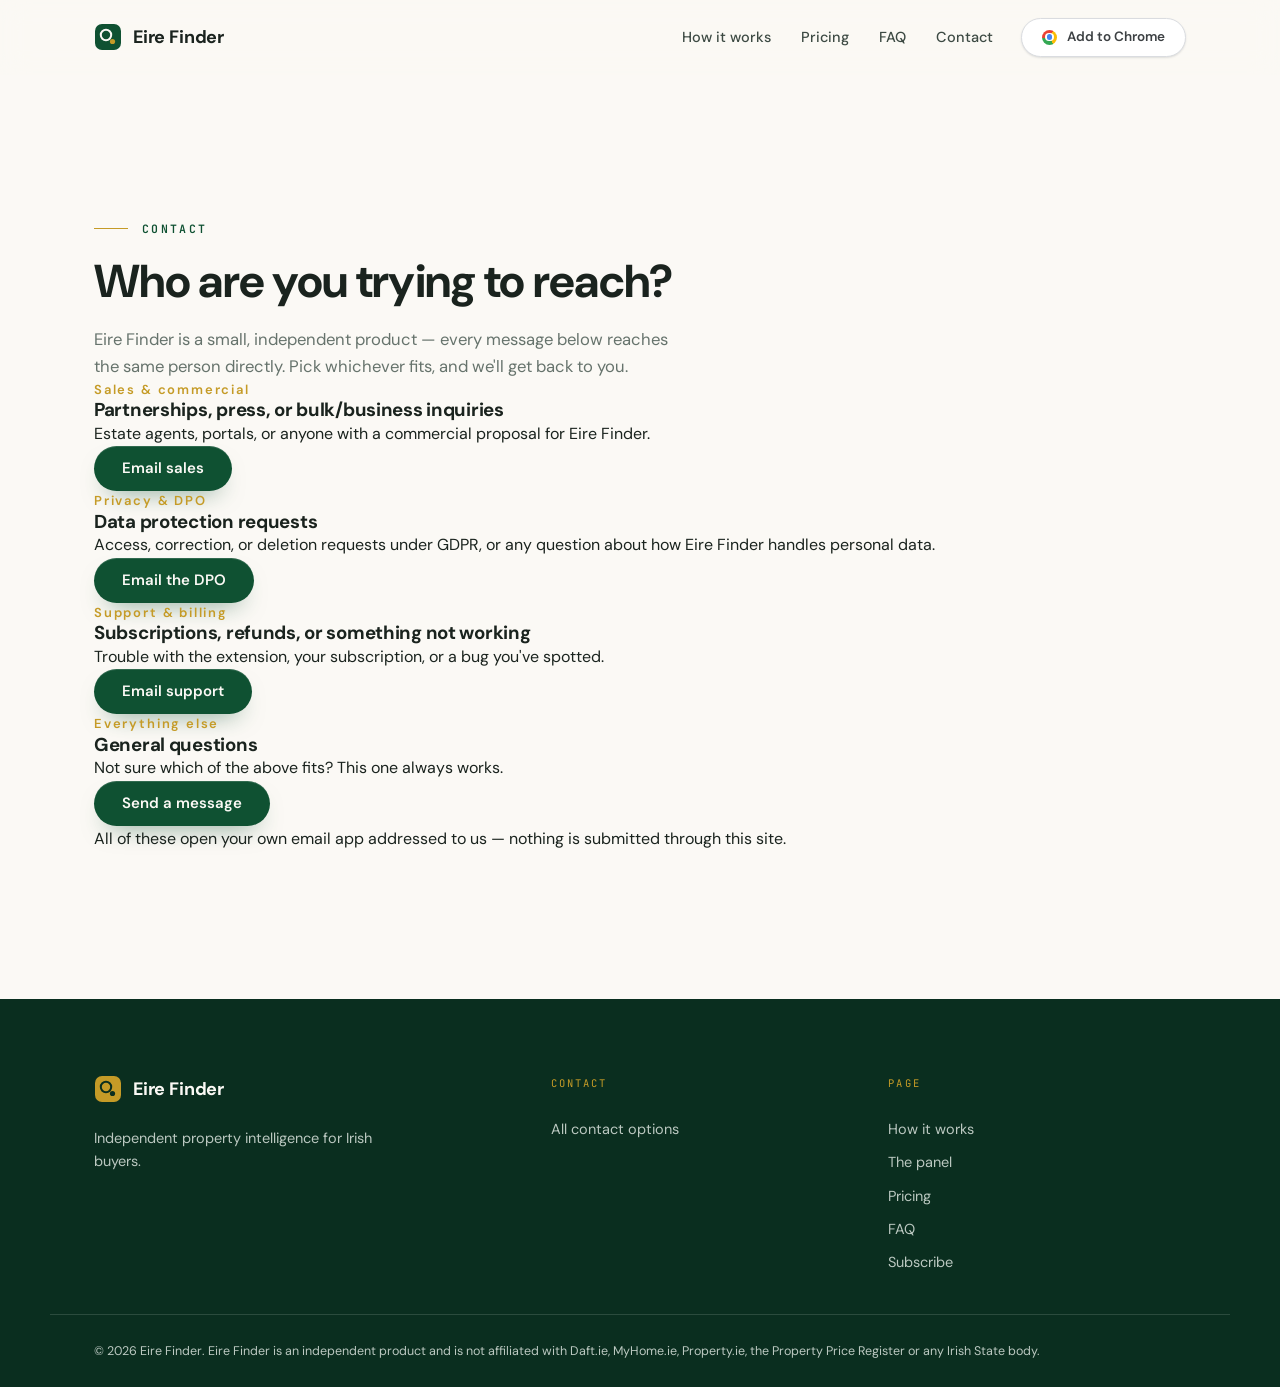
==== frontend/public/contact.html @ 19b0c331 "Create contact.html" ====
<!doctype html>
<html lang="en-GB">
<head>
  <meta charset="utf-8" />
  <meta name="viewport" content="width=device-width, initial-scale=1" />
  <meta name="theme-color" content="#0F5132" />
  <title>Contact — Eire Finder</title>
  <meta name="description" content="Get in touch with Eire Finder — sales, privacy (DPO) and general support." />
  <link rel="icon" type="image/svg+xml" href="favicon.svg" />
  <link rel="preconnect" href="https://fonts.googleapis.com" />
  <link rel="preconnect" href="https://fonts.gstatic.com" crossorigin />
  <link href="https://api.fontshare.com/v2/css?f[]=cabinet-grotesk@500,700,800&display=swap" rel="stylesheet" />
  <link href="https://fonts.googleapis.com/css2?family=DM+Sans:ital,opsz,wght@0,9..40,400;0,9..40,500;0,9..40,600;0,9..40,700;1,9..40,400&family=JetBrains+Mono:wght@400;500;600&family=Newsreader:ital,opsz,wght@1,6..72,400;1,6..72,500&display=swap" rel="stylesheet" />
  <link rel="stylesheet" href="styles.css" />
  <link rel="stylesheet" href="contact.css" />
</head>
<body>
  <a class="skip-link" href="#main">Skip to content</a>

  <header class="site-header" data-testid="site-header">
    <div class="container header-inner">
      <a class="brand" href="index.html#top" data-testid="brand-link" aria-label="Eire Finder — back to home">
        <svg class="mark" viewBox="0 0 28 28" aria-hidden="true"><rect x="1" y="1" width="26" height="26" rx="7" fill="#0F5132"/><circle cx="12" cy="12" r="5.2" fill="none" stroke="#FBF9F5" stroke-width="2"/><circle cx="18.5" cy="18.5" r="2.6" fill="#C59B27"/></svg>
        <span>Eire&nbsp;Finder</span>
      </a>
      <nav class="site-nav" aria-label="Primary">
        <a href="index.html#how-it-works">How it works</a>
        <a href="index.html#pricing">Pricing</a>
        <a href="index.html#faq">FAQ</a>
        <a href="contact.html" aria-current="page">Contact</a>
      </nav>
      <a class="btn btn-chrome btn-sm" href="index.html#waitlist">
        <span class="browser-icon chrome-icon" aria-hidden="true"></span>
        Add to Chrome
      </a>
    </div>
  </header>

  <main id="main">
    <section class="section" id="contact-top">
      <div class="container">
        <div class="section-head" data-testid="contact-head">
          <p class="chapter mono">Contact</p>
          <h2>Who are you trying to reach?</h2>
          <p class="lead">Eire Finder is a small, independent product — every message below reaches the same person directly. Pick whichever fits, and we'll get back to you.</p>
        </div>

        <div class="contact-grid" data-testid="contact-grid">
          <div class="contact-card" data-testid="contact-card-sales">
            <p class="chapter-no">Sales &amp; commercial</p>
            <h3>Partnerships, press, or bulk/business inquiries</h3>
            <p>Estate agents, portals, or anyone with a commercial proposal for Eire Finder.</p>
            <a class="btn btn-primary" href="mailto:argemiroccf@gmail.com?subject=Eire%20Finder%20—%20Sales%20%2F%20Commercial%20inquiry" data-testid="contact-link-sales">Email sales</a>
          </div>

          <div class="contact-card" data-testid="contact-card-privacy">
            <p class="chapter-no">Privacy &amp; DPO</p>
            <h3>Data protection requests</h3>
            <p>Access, correction, or deletion requests under GDPR, or any question about how Eire Finder handles personal data.</p>
            <a class="btn btn-primary" href="mailto:argemiroccf@gmail.com?subject=Eire%20Finder%20—%20Privacy%20%2F%20DPO%20request" data-testid="contact-link-privacy">Email the DPO</a>
          </div>

          <div class="contact-card" data-testid="contact-card-support">
            <p class="chapter-no">Support &amp; billing</p>
            <h3>Subscriptions, refunds, or something not working</h3>
            <p>Trouble with the extension, your subscription, or a bug you've spotted.</p>
            <a class="btn btn-primary" href="mailto:argemiroccf@gmail.com?subject=Eire%20Finder%20—%20Support%20%2F%20billing" data-testid="contact-link-support">Email support</a>
          </div>

          <div class="contact-card" data-testid="contact-card-general">
            <p class="chapter-no">Everything else</p>
            <h3>General questions</h3>
            <p>Not sure which of the above fits? This one always works.</p>
            <a class="btn btn-primary" href="mailto:argemiroccf@gmail.com?subject=Eire%20Finder%20—%20General%20inquiry" data-testid="contact-link-general">Send a message</a>
          </div>
        </div>

        <p class="fine contact-fine">All of these open your own email app addressed to us — nothing is submitted through this site.</p>
      </div>
    </section>
  </main>

  <footer class="site-footer">
    <div class="container footer-grid">
      <div class="footer-brand">
        <a class="brand brand-light" href="index.html#top">
          <svg class="mark" viewBox="0 0 28 28" aria-hidden="true"><rect x="1" y="1" width="26" height="26" rx="7" fill="#C59B27"/><circle cx="12" cy="12" r="5.2" fill="none" stroke="#0A2E1F" stroke-width="2"/><circle cx="18.5" cy="18.5" r="2.6" fill="#0A2E1F"/></svg>
          <span>Eire&nbsp;Finder</span>
        </a>
        <p>Independent property intelligence for Irish buyers.</p>
      </div>
      <div class="footer-col">
        <p class="mono-label mono">Contact</p>
        <a href="contact.html">All contact options</a>
      </div>
      <div class="footer-col">
        <p class="mono-label mono">Page</p>
        <a href="index.html#how-it-works">How it works</a>
        <a href="index.html#panel">The panel</a>
        <a href="index.html#pricing">Pricing</a>
        <a href="index.html#faq">FAQ</a>
        <a href="index.html#waitlist">Subscribe</a>
      </div>
    </div>
    <div class="container footer-legal">
      <p>© <span id="year">2026</span> Eire Finder. Eire Finder is an independent product and is not affiliated with Daft.ie, MyHome.ie, Property.ie, the Property Price Register or any Irish State body.</p>
    </div>
  </footer>

  <script>document.getElementById('year').textContent = new Date().getFullYear();</script>
</body>
</html>
---- frontend/public/styles.css ----
/* ==========================================================================
   Eire Finder — "Official Registry Ledger" design system
   Vanilla CSS. Extractable: index.html + styles.css + script.js
   ========================================================================== */

:root {
  --paper: #FBF9F5;
  --paper-2: #F4F1EA;
  --card: #FFFFFF;
  --ink: #1A231E;
  --ink-soft: #3D4A43;
  --muted: #66736C;
  --green: #0F5132;
  --green-deep: #0A2E1F;
  --green-ink: #0B3F27;
  --green-soft: #E7F0E9;
  --gold: #C59B27;
  --gold-soft: #F6EFDC;
  --line: rgba(26, 35, 30, 0.13);
  --line-strong: rgba(26, 35, 30, 0.22);
  --font-display: 'Cabinet Grotesk', 'DM Sans', -apple-system, sans-serif;
  --font-body: 'DM Sans', -apple-system, sans-serif;
  --font-mono: 'JetBrains Mono', 'SFMono-Regular', Consolas, monospace;
  --shadow-1: 0 1px 2px rgba(26, 35, 30, 0.05), 0 10px 30px -12px rgba(26, 35, 30, 0.14);
  --shadow-2: 0 2px 6px rgba(26, 35, 30, 0.06), 0 32px 64px -24px rgba(26, 35, 30, 0.25);
  --ease-out: cubic-bezier(0.22, 1, 0.36, 1);
  --ease-spring: cubic-bezier(0.34, 1.56, 0.64, 1);
}

/* ---------- Base ---------- */
*, *::before, *::after { box-sizing: border-box; }
html { scroll-padding-top: 92px; -webkit-text-size-adjust: 100%; overflow-x: clip; }
@media (prefers-reduced-motion: no-preference) { html { scroll-behavior: smooth; } }
body {
  margin: 0;
  background: var(--paper);
  color: var(--ink);
  font: 400 16px/1.6 var(--font-body);
  -webkit-font-smoothing: antialiased;
  -moz-osx-font-smoothing: grayscale;
  overflow-x: hidden;
}
h1, h2, h3 { font-family: var(--font-display); line-height: 1.08; letter-spacing: -0.015em; margin: 0; }
p { margin: 0; }
ul, ol { margin: 0; padding: 0; list-style: none; }
a { color: inherit; text-decoration: none; }
img, svg { display: block; }
::selection { background: var(--green); color: var(--paper); }
:focus-visible { outline: 2px solid var(--gold); outline-offset: 3px; border-radius: 4px; }

.container { max-width: 1180px; margin-inline: auto; padding-inline: clamp(20px, 5vw, 44px); }
.mono { font-family: var(--font-mono); }
.visually-hidden { position: absolute; width: 1px; height: 1px; overflow: hidden; clip: rect(0 0 0 0); white-space: nowrap; }
.skip-link { position: fixed; top: -48px; left: 16px; z-index: 100; background: var(--green); color: var(--paper); padding: 10px 18px; border-radius: 0 0 10px 10px; transition: top 0.2s; }
.skip-link:focus { top: 0; }

/* ---------- Buttons ---------- */
.btn {
  display: inline-flex; align-items: center; justify-content: center; gap: 10px;
  font: 600 15px/1 var(--font-body); border: none; cursor: pointer;
  border-radius: 999px; padding: 15px 28px; color: var(--paper);
  transition: transform 0.25s var(--ease-out), background-color 0.25s, box-shadow 0.25s;
  white-space: nowrap;
}
.btn svg { width: 17px; height: 17px; }
.btn-primary {
  background: var(--green);
  box-shadow: inset 0 1px 0 rgba(255, 255, 255, 0.14), 0 12px 26px -14px rgba(15, 81, 50, 0.65);
}
.btn-primary:hover { background: var(--green-ink); transform: translateY(-2px); box-shadow: inset 0 1px 0 rgba(255,255,255,0.14), 0 18px 34px -14px rgba(15, 81, 50, 0.7); }
.btn-primary:active { transform: translateY(0); }
.btn-sm { padding: 11px 20px; font-size: 13.5px; }
.btn-lg { padding: 17px 32px; font-size: 16px; }
.btn-block { width: 100%; }

/* Browser-store buttons: colour-coded to each browser rather than
   reproducing the official logos (trademark), so the button still reads
   as unmistakably "Chrome" / "Firefox" at a glance. */
.btn-chrome {
  background: var(--card);
  color: #3C4043;
  border: 1.5px solid #DADCE0;
  box-shadow: 0 1px 2px rgba(60, 64, 67, 0.15);
}
.btn-chrome:hover { background: #F8F9FA; transform: translateY(-2px); box-shadow: 0 6px 16px -6px rgba(60, 64, 67, 0.35); }
.btn-chrome:active { transform: translateY(0); }

.btn-firefox {
  background: linear-gradient(135deg, #FF9500, #E1440C);
  box-shadow: inset 0 1px 0 rgba(255, 255, 255, 0.22), 0 12px 26px -14px rgba(225, 68, 12, 0.6);
}
.btn-firefox:hover { background: linear-gradient(135deg, #FFA733, #FF4F00); transform: translateY(-2px); box-shadow: inset 0 1px 0 rgba(255,255,255,0.22), 0 18px 34px -14px rgba(225, 68, 12, 0.65); }
.btn-firefox:active { transform: translateY(0); }

.browser-icon { width: 18px; height: 18px; border-radius: 50%; flex-shrink: 0; position: relative; }
.btn-sm .browser-icon { width: 15px; height: 15px; }
.chrome-icon { background: conic-gradient(from -90deg, #EA4335 0deg 120deg, #FBBC05 120deg 240deg, #34A853 240deg 360deg); }
.chrome-icon::before, .chrome-icon::after { content: ""; position: absolute; border-radius: 50%; }
.chrome-icon::before { inset: 21%; background: #fff; }
.chrome-icon::after { inset: 32%; background: #4285F4; }
.firefox-icon { background: none; }
.firefox-icon::before, .firefox-icon::after { content: ""; position: absolute; border-radius: 0 50% 50% 50%; transform: rotate(45deg); }
.firefox-icon::before { inset: 2%; background: radial-gradient(circle at 32% 28%, #FFE066, #FF9500 45%, #D93A00 85%); }
.firefox-icon::after { inset: 38% 18% 12% 38%; background: #FFF3C4; opacity: 0.9; }
.link-quiet { display: inline-flex; align-items: center; gap: 8px; font: 600 15px/1 var(--font-body); color: var(--ink-soft); padding: 12px 4px; }
.link-quiet svg { width: 15px; height: 15px; transition: transform 0.25s var(--ease-out); }
.link-quiet:hover { color: var(--green); }
.link-quiet:hover svg { transform: translateY(3px); }

/* ---------- Header ---------- */
.site-header {
  position: sticky; top: 0; z-index: 50;
  background: rgba(251, 249, 245, 0.82);
  -webkit-backdrop-filter: blur(14px); backdrop-filter: blur(14px);
  border-bottom: 1px solid transparent;
  transition: border-color 0.3s, box-shadow 0.3s;
}
.site-header.is-scrolled { border-bottom-color: var(--line); box-shadow: 0 8px 30px -18px rgba(26, 35, 30, 0.25); }
.header-inner { display: flex; align-items: center; gap: 28px; height: 74px; }
.brand { display: inline-flex; align-items: center; gap: 11px; font: 700 18px/1 var(--font-display); letter-spacing: -0.01em; }
.brand .mark { width: 28px; height: 28px; }
.site-nav { display: flex; gap: 30px; margin-left: auto; }
.site-nav a { font: 500 14.5px/1 var(--font-body); color: var(--ink-soft); position: relative; padding: 8px 0; }
.site-nav a::after { content: ""; position: absolute; left: 0; bottom: 2px; width: 100%; height: 1.5px; background: var(--green); transform: scaleX(0); transform-origin: right; transition: transform 0.3s var(--ease-out); }
.site-nav a:hover { color: var(--green); }
.site-nav a:hover::after { transform: scaleX(1); transform-origin: left; }

/* ---------- Hero ---------- */
.hero {
  position: relative; overflow: hidden;
  background:
    radial-gradient(1100px 540px at 88% -12%, rgba(15, 81, 50, 0.08), transparent 62%),
    repeating-linear-gradient(to bottom, transparent 0 31px, rgba(26, 35, 30, 0.05) 31px 32px),
    var(--paper);
}
.hero::before {
  content: ""; position: absolute; top: 0; bottom: 0; left: clamp(16px, 6vw, 84px); width: 1px;
  background: rgba(197, 155, 39, 0.35); pointer-events: none;
}
.hero-grid {
  position: relative; display: grid; grid-template-columns: 1.04fr 0.96fr;
  gap: clamp(36px, 5vw, 72px); align-items: center;
  padding-top: clamp(56px, 9vh, 104px); padding-bottom: clamp(64px, 10vh, 120px);
}
.eyebrow {
  display: inline-flex; align-items: center; gap: 10px;
  font: 500 11.5px/1 var(--font-mono); letter-spacing: 0.16em; text-transform: uppercase;
  color: var(--green); background: var(--green-soft);
  border: 1px solid rgba(15, 81, 50, 0.18); border-radius: 999px; padding: 9px 16px;
}
.eyebrow .dot { width: 7px; height: 7px; border-radius: 50%; background: var(--green); box-shadow: 0 0 0 3px rgba(15, 81, 50, 0.15); }
.hero-title {
  font-size: clamp(2.75rem, 5.6vw, 4.9rem); font-weight: 800; letter-spacing: -0.025em;
  line-height: 1.0; margin: 26px 0 26px; color: var(--ink);
}
.hero-title .accent { font-family: 'Newsreader', Georgia, serif; font-style: italic; font-weight: 500; color: var(--green); letter-spacing: -0.01em; }
.hero-sub { font-size: clamp(1.05rem, 1.4vw, 1.2rem); line-height: 1.55; color: var(--ink-soft); max-width: 33em; }
.hero-note { margin-top: 14px; font-size: 0.98rem; color: var(--muted); max-width: 33em; }
.hero-cta-row { display: flex; align-items: center; flex-wrap: wrap; gap: 14px 22px; margin-top: 34px; }
.hero-fine { margin-top: 16px; font-size: 11.5px; letter-spacing: 0.04em; color: var(--muted); }
.hero-chips { display: flex; flex-wrap: wrap; gap: 10px; margin-top: 18px; }
.hero-chips li {
  font-size: 11px; letter-spacing: 0.08em; text-transform: uppercase; color: var(--ink-soft);
  border: 1px solid var(--line-strong); border-radius: 999px; padding: 7px 13px; background: rgba(255, 255, 255, 0.55);
}

/* Hero load-in choreography */
@media (prefers-reduced-motion: no-preference) {
  .line { display: block; overflow: hidden; padding-block: 0.09em; margin-block: -0.09em; }
  .line-inner { display: block; transform: translateY(118%); animation: rise 1s var(--ease-out) forwards; }
  .line:nth-child(2) .line-inner { animation-delay: 0.1s; }
  .line:nth-child(3) .line-inner { animation-delay: 0.2s; }
  .fade-load { opacity: 0; transform: translateY(20px); animation: fadeUp 0.85s var(--ease-out) forwards; }
  .d0 { animation-delay: 0.05s; } .d2 { animation-delay: 0.3s; } .d3 { animation-delay: 0.5s; }
  .d4 { animation-delay: 0.6s; } .d5 { animation-delay: 0.7s; } .d6 { animation-delay: 0.8s; }
}
@media (prefers-reduced-motion: reduce) {
  .line-inner, .fade-load, .stamp, .fab::after, .hero-visual-inner { animation: none !important; opacity: 1 !important; transform: none !important; }
}
@keyframes rise { to { transform: translateY(0); } }
@keyframes fadeUp { to { opacity: 1; transform: translateY(0); } }

/* ---------- Hero visual ---------- */
.hero-visual { position: relative; perspective: 1100px; }
.hero-visual-inner { position: relative; transform-style: preserve-3d; transition: transform 0.4s var(--ease-out); }
.hero-visual .ledger-card {
  position: absolute; top: -7%; left: -6%; width: 62%; z-index: 0;
  background: var(--card); border: 1px solid var(--line); border-radius: 14px;
  box-shadow: var(--shadow-1); padding: 18px 20px; transform: rotate(-4deg);
}
.ledger-title { font: 600 10px/1 var(--font-mono); letter-spacing: 0.18em; text-transform: uppercase; color: var(--muted); padding-bottom: 12px; border-bottom: 1px solid var(--line); margin-bottom: 4px; }
.ledger-row { display: flex; align-items: center; gap: 10px; font: 500 11.5px/1 var(--font-mono); color: var(--ink-soft); padding: 10px 0; }
.ledger-row + .ledger-row { border-top: 1px dashed var(--line); }
.ledger-fill { flex: 1; border-bottom: 1px dotted var(--line-strong); height: 1px; }

/* ---------- Panel (shared: hero + demo) ---------- */
.panel {
  position: relative; z-index: 2; width: min(370px, 100%);
  background: var(--card); border: 1px solid var(--line); border-radius: 18px;
  box-shadow: var(--shadow-2); overflow: hidden; font-size: 13.5px;
}
.panel--demo { position: absolute; right: -4%; top: 15%; bottom: auto; z-index: 3; }
.panel-head { display: flex; align-items: flex-start; justify-content: space-between; gap: 12px; padding: 16px 18px; background: linear-gradient(180deg, rgba(15, 81, 50, 0.045), transparent); border-bottom: 1px solid var(--line); }
.panel-address { font: 700 15.5px/1.25 var(--font-display); letter-spacing: -0.01em; }
.panel-sub { font-size: 12px; color: var(--muted); margin-top: 3px; }
.panel-ref { font-size: 10px; letter-spacing: 0.12em; color: var(--gold); border: 1px solid rgba(197, 155, 39, 0.4); background: var(--gold-soft); border-radius: 6px; padding: 5px 8px; }
.panel-block { position: relative; padding: 14px 18px 16px; }
.panel-block + .panel-block { border-top: 1px solid var(--line); }
.panel-label { font: 600 10px/1.4 var(--font-mono); letter-spacing: 0.14em; text-transform: uppercase; color: var(--muted); margin-bottom: 7px; }
.panel-big { font: 800 24px/1.1 var(--font-display); letter-spacing: -0.02em; color: var(--green); }
.panel-meta { font-size: 12px; color: var(--muted); margin-top: 5px; }
.panel-bar { height: 5px; background: var(--paper-2); border: 1px solid var(--line); border-radius: 99px; margin-top: 10px; overflow: hidden; }
.panel-bar span { display: block; height: 100%; width: var(--w, 50%); background: linear-gradient(90deg, var(--green), #1B7A4C); border-radius: 99px; }
.panel-comp li { display: grid; grid-template-columns: 1fr auto auto; gap: 10px; align-items: baseline; padding: 7px 0; font-size: 12.5px; color: var(--ink-soft); }
.panel-comp li + li { border-top: 1px dashed var(--line); }
.panel-comp .mono { font-size: 11px; }
.panel-comp .dim { color: var(--muted); }
.panel-comp li span:last-child { font-weight: 600; color: var(--ink); }
.panel-cta-block { padding: 14px 18px 18px; }
.panel-cta {
  display: flex; align-items: center; justify-content: space-between; gap: 10px;
  font: 600 13px/1.3 var(--font-body); color: var(--green);
  border: 1px solid rgba(15, 81, 50, 0.3); border-radius: 10px; padding: 12px 14px;
  background: var(--green-soft); transition: background-color 0.25s, transform 0.25s var(--ease-out);
}
.panel-cta svg { width: 15px; height: 15px; flex: none; transition: transform 0.25s var(--ease-out); }
.panel-cta:hover { background: rgba(15, 81, 50, 0.12); transform: translateY(-1px); }
.panel-cta:hover svg { transform: translate(2px, -2px); }
.block-no { display: none; }

/* ---------- Stamp ---------- */
.stamp {
  position: absolute; top: -9%; right: 2%; width: 128px; height: 128px; z-index: 4;
  color: var(--green); opacity: 0.92; pointer-events: none;
  filter: drop-shadow(0 6px 14px rgba(15, 81, 50, 0.18));
}
.stamp svg { width: 100%; height: 100%; }
.stamp-text { font: 600 8.5px var(--font-mono); letter-spacing: 2.2px; fill: currentColor; }
@media (prefers-reduced-motion: no-preference) {
  .stamp { transform: scale(1.8) rotate(-20deg); animation: thunk 0.6s var(--ease-spring) 1.15s forwards; }
}
@keyframes thunk { 55% { opacity: 1; } to { opacity: 0.92; transform: scale(1) rotate(-9deg); } }

/* ---------- Floating action button ---------- */
.fab {
  position: absolute; left: -5%; bottom: -6%; z-index: 4;
  width: 56px; height: 56px; border-radius: 50%;
  background: linear-gradient(160deg, #147247, var(--green));
  color: #FBF9F5; display: grid; place-items: center;
  box-shadow: 0 14px 30px -10px rgba(15, 81, 50, 0.55), inset 0 1px 0 rgba(255, 255, 255, 0.25);
}
.fab svg { width: 24px; height: 24px; }
.fab::after { content: ""; position: absolute; inset: 0; border-radius: 50%; border: 2px solid rgba(15, 81, 50, 0.5); animation: ping 2.8s var(--ease-out) infinite; }
@keyframes ping { 0% { transform: scale(1); opacity: 0.8; } 70%, 100% { transform: scale(1.65); opacity: 0; } }

/* ---------- Marquee ---------- */
.marquee {
  background: var(--green-deep); color: #E9F1EA; overflow: hidden;
  padding: 15px 0; border-block: 1px solid rgba(197, 155, 39, 0.3);
}
.marquee-track { display: flex; width: max-content; animation: scroll 46s linear infinite; }
.marquee:hover .marquee-track { animation-play-state: paused; }
.marquee-list { display: flex; align-items: center; gap: 30px; padding-right: 30px; white-space: nowrap; }
.marquee-list li { font: 500 11.5px/1 var(--font-mono); letter-spacing: 0.18em; text-transform: uppercase; }
.marquee-list .dia { color: var(--gold); font-size: 10px; }
@keyframes scroll { to { transform: translateX(-50%); } }

/* ---------- Section scaffolding ---------- */
.section { padding-block: clamp(88px, 12vw, 148px); position: relative; }
.section-tint { background: linear-gradient(180deg, rgba(244, 241, 234, 0.6), rgba(244, 241, 234, 0.9)), var(--paper); border-block: 1px solid rgba(26, 35, 30, 0.06); }
.chapter { font: 600 11.5px/1 var(--font-mono); letter-spacing: 0.2em; text-transform: uppercase; color: var(--green); display: flex; align-items: center; gap: 14px; }
.chapter::before { content: ""; width: 34px; height: 1px; background: var(--gold); }
.section-head h2 { font-size: clamp(1.9rem, 3.6vw, 3.1rem); font-weight: 700; margin-top: 22px; max-width: 18em; }
.section-head .accent { font-family: 'Newsreader', Georgia, serif; font-style: italic; font-weight: 500; color: var(--green); }
.section-head .lead { margin-top: 20px; font-size: clamp(1rem, 1.3vw, 1.125rem); color: var(--muted); max-width: 36em; }

/* Scroll reveals */
@media (prefers-reduced-motion: no-preference) {
  [data-reveal] { opacity: 0; transform: translateY(28px); transition: opacity 0.85s var(--ease-out) var(--rd, 0s), transform 0.85s var(--ease-out) var(--rd, 0s); }
  [data-reveal].is-in { opacity: 1; transform: none; }
}
@media (prefers-reduced-motion: reduce) {
  [data-reveal] { opacity: 1 !important; transform: none !important; }
}

/* ---------- Problem chapters ---------- */
.chapters { display: grid; grid-template-columns: repeat(3, 1fr); gap: clamp(24px, 3vw, 44px); margin-top: clamp(48px, 6vw, 76px); }
.chapter-card { border-top: 2px solid var(--ink); padding-top: 26px; transition: border-color 0.3s; }
.chapter-card:hover { border-top-color: var(--gold); }
.chapter-no { font-size: 13px; font-weight: 600; letter-spacing: 0.14em; color: var(--gold); }
.chapter-card h3 { font-size: clamp(1.25rem, 1.8vw, 1.5rem); font-weight: 700; margin: 16px 0 12px; }
.chapter-card p { font-size: 15.5px; line-height: 1.65; color: var(--muted); }
.manifesto-close { margin-top: clamp(56px, 7vw, 88px); text-align: center; font-family: 'Newsreader', Georgia, serif; font-style: italic; font-size: clamp(1.35rem, 2.4vw, 1.9rem); color: var(--ink-soft); }

/* ---------- Positioning band ---------- */
.band { background: var(--green-deep); color: #EDF3EE; padding-block: clamp(80px, 10vw, 128px); position: relative; overflow: hidden; }
.band::after { content: ""; position: absolute; inset: 0; background: radial-gradient(720px 320px at 82% 118%, rgba(197, 155, 39, 0.16), transparent 65%); pointer-events: none; }
.band-inner { position: relative; z-index: 1; max-width: 860px; }
.chapter-gold { color: var(--gold); }
.chapter-gold::before { background: rgba(197, 155, 39, 0.6); }
.band h2 { font-size: clamp(2.1rem, 4.4vw, 3.6rem); font-weight: 800; margin-top: 22px; color: #FBF9F5; }
.band-copy { margin-top: 22px; font-size: clamp(1.05rem, 1.4vw, 1.2rem); line-height: 1.6; color: rgba(237, 243, 238, 0.78); max-width: 34em; }
.band-facts { display: flex; flex-wrap: wrap; gap: 14px 38px; margin-top: 38px; }
.band-facts li { font-size: 12px; letter-spacing: 0.18em; text-transform: uppercase; color: var(--gold); display: flex; align-items: center; gap: 12px; }
.band-facts li::before { content: "◆"; font-size: 8px; }

/* ---------- How it works ---------- */
.steps { display: grid; grid-template-columns: repeat(4, 1fr); gap: clamp(22px, 2.6vw, 36px); margin-top: clamp(48px, 6vw, 76px); counter-reset: step; }
.step { position: relative; background: var(--card); border: 1px solid var(--line); border-radius: 18px; padding: 26px 24px 28px; box-shadow: var(--shadow-1); transition: transform 0.3s var(--ease-out), box-shadow 0.3s; }
.step:hover { transform: translateY(-5px); box-shadow: var(--shadow-2); }
.step-icon { width: 46px; height: 46px; border-radius: 12px; background: var(--green-soft); border: 1px solid rgba(15, 81, 50, 0.16); display: grid; place-items: center; color: var(--green); }
.step-icon svg { width: 22px; height: 22px; }
.step-no { position: absolute; top: 22px; right: 22px; font-size: 11px; letter-spacing: 0.14em; color: var(--gold); }
.step h3 { font-size: 1.12rem; font-weight: 700; margin: 40px 0 10px; }
.step p { font-size: 14.5px; line-height: 1.6; color: var(--muted); }

/* ---------- Panel demo ---------- */
.panel-demo { display: grid; grid-template-columns: 1.55fr 1fr; gap: clamp(32px, 4vw, 64px); align-items: center; margin-top: clamp(44px, 5vw, 64px); }
.browser {
  position: relative; background: var(--card); border: 1px solid var(--line-strong);
  border-radius: 18px; box-shadow: var(--shadow-2); overflow: visible;
}
.sample-tag { position: absolute; top: -13px; left: 22px; z-index: 5; font-size: 10px; letter-spacing: 0.14em; text-transform: uppercase; color: var(--green); background: var(--paper); border: 1px solid rgba(15, 81, 50, 0.35); border-radius: 999px; padding: 6px 12px; }
.browser-bar { display: flex; align-items: center; gap: 7px; padding: 13px 18px; border-bottom: 1px solid var(--line); background: var(--paper-2); border-radius: 18px 18px 0 0; }
.b-dot { width: 9px; height: 9px; border-radius: 50%; background: rgba(26, 35, 30, 0.18); }
.b-url { margin-left: 12px; flex: 1; font-size: 10.5px; letter-spacing: 0.03em; color: var(--muted); background: var(--card); border: 1px solid var(--line); border-radius: 999px; padding: 7px 14px; overflow: hidden; text-overflow: ellipsis; white-space: nowrap; }
.browser-body { display: grid; grid-template-columns: 1fr 1.05fr; gap: 26px; padding: clamp(20px, 2.6vw, 34px); border-radius: 0 0 18px 18px; }
.docket {
  aspect-ratio: 4 / 3.4; border-radius: 12px; border: 1px solid var(--line);
  background:
    linear-gradient(155deg, rgba(15, 81, 50, 0.14), transparent 55%),
    linear-gradient(215deg, rgba(197, 155, 39, 0.16), transparent 45%),
    linear-gradient(180deg, #E3E9E2, #CFD9CF);
  display: flex; align-items: flex-end; padding: 14px;
}
.docket-label { font-size: 9.5px; letter-spacing: 0.16em; text-transform: uppercase; color: rgba(26, 35, 30, 0.5); background: rgba(251, 249, 245, 0.85); border-radius: 6px; padding: 6px 10px; }
.listing-crumb { font-size: 10px; letter-spacing: 0.14em; text-transform: uppercase; color: var(--muted); }
.listing-title { font-size: clamp(1.1rem, 1.6vw, 1.35rem); font-weight: 700; margin: 12px 0 10px; letter-spacing: -0.01em; }
.listing-price { display: flex; align-items: center; gap: 12px; font: 800 1.5rem/1 var(--font-display); color: var(--ink); }
.listing-tag { font-size: 9.5px; letter-spacing: 0.12em; text-transform: uppercase; color: var(--ink-soft); border: 1px solid var(--line-strong); border-radius: 999px; padding: 5px 10px; }
.listing-chips { margin-top: 12px; font-size: 11.5px; color: var(--muted); letter-spacing: 0.06em; }
.skel { height: 10px; border-radius: 99px; background: linear-gradient(90deg, var(--paper-2), #EDEAE2, var(--paper-2)); margin-top: 14px; }
.skel-2 { width: 82%; }
.skel-3 { width: 120px; }
.listing-agent { display: flex; align-items: center; gap: 12px; margin-top: 22px; }
.listing-agent > span:first-child { width: 34px; height: 34px; border-radius: 50%; background: linear-gradient(160deg, #147247, var(--green)); }
.panel-demo .fab--demo { position: absolute; left: 30px; right: auto; bottom: -24px; }
.panel-demo .panel--demo { width: min(340px, 88%); right: -3.5%; bottom: -10%; }

.panel-legend { display: grid; gap: 8px; align-content: center; }
.panel-legend li { display: flex; gap: 16px; align-items: flex-start; padding: 16px 0; }
.panel-legend li + li { border-top: 1px solid var(--line); }
.legend-no { flex: none; width: 30px; height: 30px; display: grid; place-items: center; font-size: 12px; font-weight: 600; color: var(--gold); border: 1px solid rgba(197, 155, 39, 0.5); background: var(--gold-soft); border-radius: 9px; }
.panel-legend h3 { font-size: 1.02rem; font-weight: 700; }
.panel-legend p { font-size: 14px; line-height: 1.55; color: var(--muted); margin-top: 5px; }

/* Spotlight */
[data-spotlight] { position: relative; }
[data-spotlight]::before {
  content: ""; position: absolute; inset: -1px; border-radius: 20px; pointer-events: none; z-index: 1;
  background: radial-gradient(560px circle at var(--mx, 50%) var(--my, 50%), rgba(15, 81, 50, 0.09), transparent 46%);
  opacity: 0; transition: opacity 0.45s;
}
[data-spotlight]:hover::before { opacity: 1; }

/* ---------- Pricing ---------- */
.pricing .section-head { text-align: center; }
.pricing .section-head h2, .pricing .section-head .chapter, .pricing .section-head .lead { margin-inline: auto; justify-content: center; }
.pricing .section-head h2 { max-width: 22em; }
.price-card {
  position: relative; max-width: 560px; margin: clamp(44px, 5vw, 64px) auto 0;
  background: var(--card); border: 1px solid var(--line-strong); border-radius: 24px;
  box-shadow: var(--shadow-2); padding: clamp(28px, 4vw, 46px); text-align: left; z-index: 1;
}
.price-card::after {
  content: ""; position: absolute; inset: 0; border-radius: 24px; pointer-events: none; z-index: -1;
  background: radial-gradient(480px circle at var(--mx, 50%) var(--my, 20%), rgba(197, 155, 39, 0.1), transparent 52%);
  opacity: 0; transition: opacity 0.45s;
}
.price-card:hover::after { opacity: 1; }
.price-top { display: flex; align-items: center; justify-content: space-between; gap: 12px; flex-wrap: wrap; }
.mono-tag { font-size: 11px; letter-spacing: 0.16em; text-transform: uppercase; color: var(--green); background: var(--green-soft); border: 1px solid rgba(15, 81, 50, 0.2); border-radius: 999px; padding: 8px 14px; }
.seal { font-size: 10px; letter-spacing: 0.14em; text-transform: uppercase; color: var(--gold); border: 1px dashed rgba(197, 155, 39, 0.55); border-radius: 999px; padding: 8px 14px; }
.price { display: flex; align-items: baseline; gap: 10px; margin-top: 26px; }
.price-amount { font: 800 clamp(3rem, 5vw, 3.8rem)/1 var(--font-display); letter-spacing: -0.03em; color: var(--ink); }
.price-per { font: 500 15px var(--font-mono); color: var(--muted); }
.price-note { margin-top: 10px; font-size: 14px; color: var(--muted); }
.price-list { margin-top: 28px; display: grid; gap: 13px; }
.price-list li { display: flex; gap: 12px; align-items: flex-start; font-size: 15px; color: var(--ink-soft); }
.price-list svg { width: 19px; height: 19px; flex: none; color: var(--green); margin-top: 2px; }
.price-card .btn-block { margin-top: 30px; }
.price-fine { margin-top: 14px; font-size: 12.5px; color: var(--muted); text-align: center; }
.pricing-foot { text-align: center; margin-top: 26px; font-size: 11.5px; letter-spacing: 0.16em; text-transform: uppercase; color: var(--muted); }

/* ---------- FAQ ---------- */
.faq-list { max-width: 780px; margin-top: clamp(36px, 4vw, 56px); }
.faq-item { border-bottom: 1px solid var(--line); }
.faq-item:first-child { border-top: 1px solid var(--line); }
.faq-item summary {
  display: flex; align-items: center; justify-content: space-between; gap: 20px;
  padding: 24px 6px; cursor: pointer; list-style: none;
  font: 700 clamp(1.02rem, 1.4vw, 1.18rem)/1.35 var(--font-display); letter-spacing: -0.01em;
}
.faq-item summary::-webkit-details-marker { display: none; }
.faq-icon { position: relative; flex: none; width: 30px; height: 30px; border: 1px solid var(--line-strong); border-radius: 50%; transition: transform 0.35s var(--ease-out), background-color 0.3s, border-color 0.3s; }
.faq-icon::before, .faq-icon::after { content: ""; position: absolute; top: 50%; left: 50%; width: 11px; height: 1.6px; background: var(--ink); transform: translate(-50%, -50%); transition: background-color 0.3s; }
.faq-icon::after { transform: translate(-50%, -50%) rotate(90deg); }
.faq-item[open] .faq-icon { transform: rotate(45deg); background: var(--green); border-color: var(--green); }
.faq-item[open] .faq-icon::before, .faq-item[open] .faq-icon::after { background: var(--paper); }
.faq-body { padding: 0 6px 26px; max-width: 60em; }
.faq-body p { font-size: 15.5px; line-height: 1.7; color: var(--ink-soft); }
@media (prefers-reduced-motion: no-preference) {
  .faq-item[open] .faq-body { animation: fadeUp 0.45s var(--ease-out); }
}

/* ---------- Waitlist ---------- */
.waitlist-card {
  position: relative; max-width: 760px; margin-inline: auto; text-align: center;
  background: var(--card); border: 1px solid var(--line-strong); border-radius: 28px;
  box-shadow: var(--shadow-2); padding: clamp(48px, 7vw, 88px) clamp(24px, 5vw, 72px);
  overflow: hidden;
}
.waitlist-card::before { content: ""; position: absolute; inset: 10px; border: 1px dashed rgba(15, 81, 50, 0.18); border-radius: 20px; pointer-events: none; }
.waitlist-card .chapter { justify-content: center; }
.waitlist-card h2 { font-size: clamp(2rem, 4vw, 3rem); font-weight: 800; margin-top: 20px; }
.waitlist-copy { margin: 18px auto 0; max-width: 34em; font-size: clamp(1rem, 1.3vw, 1.1rem); line-height: 1.6; color: var(--ink-soft); }
.waitlist-feature-list { max-width: 34em; margin: 24px auto 0; text-align: left; }
.waitlist-form { display: flex; gap: 12px; max-width: 480px; margin: 34px auto 0; }
.waitlist-form input {
  flex: 1; min-width: 0; height: 54px; padding: 0 20px;
  font: 500 15px var(--font-body); color: var(--ink);
  background: var(--paper); border: 1px solid var(--line-strong); border-radius: 999px;
  transition: border-color 0.25s, box-shadow 0.25s;
}
.waitlist-form input::placeholder { color: var(--muted); }
.waitlist-form input:focus { outline: none; border-color: var(--green); box-shadow: 0 0 0 4px rgba(15, 81, 50, 0.12); }
.waitlist-msg { margin-top: 14px; font-size: 13.5px; color: #A33B2E; }
.waitlist-success {
  display: flex; align-items: center; justify-content: center; gap: 12px;
  margin: 34px auto 0; max-width: 480px; padding: 16px 20px;
  background: var(--green-soft); border: 1px solid rgba(15, 81, 50, 0.25); border-radius: 14px;
  color: var(--green); font-weight: 600; font-size: 15px;
}
.waitlist-success svg { width: 22px; height: 22px; flex: none; }
.waitlist-card .fine { margin-top: 22px; font-size: 12.5px; color: var(--muted); }
.waitlist-form[hidden], .waitlist-msg[hidden], .waitlist-success[hidden] { display: none !important; }
.stamp-mini { top: 22px; right: 22px; width: 92px; height: 92px; opacity: 0.85; animation: none; transform: rotate(-9deg) !important; }

/* ---------- Footer ---------- */
.site-footer { background: var(--green-deep); color: rgba(237, 243, 238, 0.78); }
.footer-grid { display: grid; grid-template-columns: 1.4fr 1fr 1fr; gap: 40px; padding-block: clamp(52px, 6vw, 76px) 40px; }
.brand-light { color: #FBF9F5; }
.footer-brand p { margin-top: 16px; font-size: 14.5px; max-width: 22em; }
.mono-label { font-size: 10.5px; letter-spacing: 0.2em; text-transform: uppercase; color: var(--gold); margin-bottom: 16px; }
.footer-col { display: grid; gap: 10px; align-content: start; justify-items: start; }
.footer-col a { font-size: 14.5px; transition: color 0.2s; }
.footer-col a:hover { color: #FBF9F5; }
.footer-legal { border-top: 1px solid rgba(237, 243, 238, 0.14); padding-block: 26px; display: grid; gap: 8px; }
.footer-legal p { font-size: 12.5px; line-height: 1.6; }
.footer-legal .mono { font-size: 11px; letter-spacing: 0.08em; color: rgba(237, 243, 238, 0.5); }

/* ---------- Responsive ---------- */
@media (max-width: 1020px) {
  .site-nav { display: none; }
  .hero-grid { grid-template-columns: 1fr; padding-top: 48px; }
  .hero-visual { max-width: 560px; margin-inline: auto; width: 100%; padding: 40px 0 56px; }
  .chapters { grid-template-columns: 1fr; gap: 40px; }
  .steps { grid-template-columns: 1fr 1fr; }
  .panel-demo { grid-template-columns: 1fr; }
  .panel-legend { grid-template-columns: 1fr 1fr; gap: 0 32px; }
  .browser { margin-bottom: 56px; }
  .panel-demo .panel--demo { right: 4%; top: 10%; }
}
@media (max-width: 640px) {
  .steps { grid-template-columns: 1fr; }
  .panel-legend { grid-template-columns: 1fr; }
  .waitlist-form { flex-direction: column; }
  .waitlist-form .btn { width: 100%; }
  .stamp { width: 96px; height: 96px; top: -6%; right: 4%; }
  .fab { left: 4%; bottom: -3%; }
  .hero-visual .ledger-card { width: 74%; left: 0; }
  .panel--demo { position: relative; right: auto; top: auto; width: 100% !important; margin-top: -30px; }
  .browser-body { grid-template-columns: 1fr; }
  .panel-demo .fab--demo { display: none; }
  .footer-grid { grid-template-columns: 1fr; gap: 32px; }
  .browser { margin-bottom: 8px; }
  .header-inner { gap: 14px; }
}
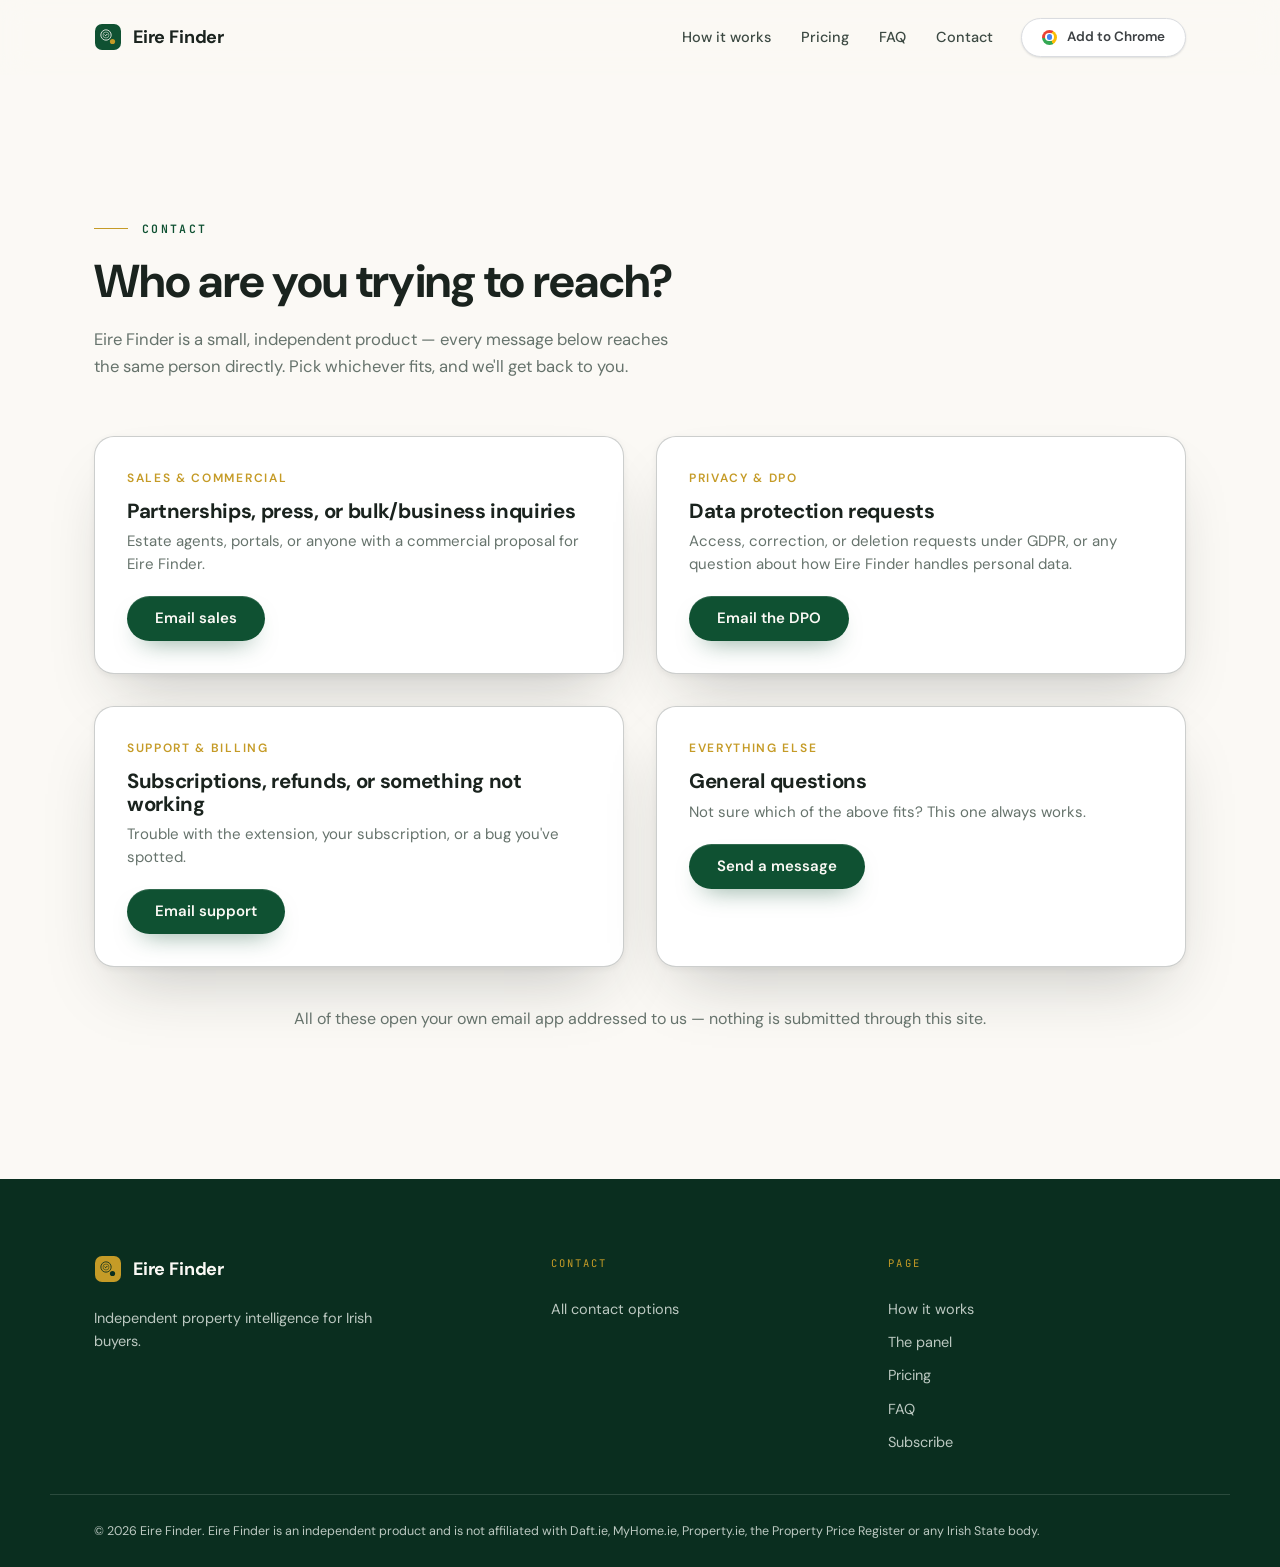
==== commit b05ed0bd: "Update contact.html" ====
--- a/frontend/public/contact.html
+++ b/frontend/public/contact.html
@@ -20,7 +20,17 @@
   <header class="site-header" data-testid="site-header">
     <div class="container header-inner">
       <a class="brand" href="index.html#top" data-testid="brand-link" aria-label="Eire Finder — back to home">
-        <svg class="mark" viewBox="0 0 28 28" aria-hidden="true"><rect x="1" y="1" width="26" height="26" rx="7" fill="#0F5132"/><circle cx="12" cy="12" r="5.2" fill="none" stroke="#FBF9F5" stroke-width="2"/><circle cx="18.5" cy="18.5" r="2.6" fill="#C59B27"/></svg>
+        <svg class="mark" viewBox="0 0 28 28" aria-hidden="true">
+          <rect x="1" y="1" width="26" height="26" rx="7" fill="#0F5132"/>
+          <g transform="translate(12,12) scale(0.093) translate(-60,-60)">
+            <defs><path id="mark-stamp-contact-header" d="M60,60 m-44,0 a44,44 0 1,1 88,0 a44,44 0 1,1 -88,0"/></defs>
+            <circle cx="60" cy="60" r="56" fill="none" stroke="#FBF9F5" stroke-width="0.8" vector-effect="non-scaling-stroke"/>
+            <circle cx="60" cy="60" r="32" fill="none" stroke="#FBF9F5" stroke-width="0.5" vector-effect="non-scaling-stroke"/>
+            <text font-family="'JetBrains Mono', monospace" font-size="8.5" font-weight="600" letter-spacing="2.2" fill="#FBF9F5"><textPath href="#mark-stamp-contact-header">EIRE FINDER &#183; FOR BUYERS &#183;</textPath></text>
+            <path d="M48 60l8 8 16-16" fill="none" stroke="#FBF9F5" stroke-width="1" stroke-linecap="round" stroke-linejoin="round" vector-effect="non-scaling-stroke"/>
+          </g>
+          <circle cx="18.5" cy="18.5" r="2.6" fill="#C59B27"/>
+        </svg>
         <span>Eire&nbsp;Finder</span>
       </a>
       <nav class="site-nav" aria-label="Primary">
@@ -84,7 +94,17 @@
     <div class="container footer-grid">
       <div class="footer-brand">
         <a class="brand brand-light" href="index.html#top">
-          <svg class="mark" viewBox="0 0 28 28" aria-hidden="true"><rect x="1" y="1" width="26" height="26" rx="7" fill="#C59B27"/><circle cx="12" cy="12" r="5.2" fill="none" stroke="#0A2E1F" stroke-width="2"/><circle cx="18.5" cy="18.5" r="2.6" fill="#0A2E1F"/></svg>
+          <svg class="mark" viewBox="0 0 28 28" aria-hidden="true">
+            <rect x="1" y="1" width="26" height="26" rx="7" fill="#C59B27"/>
+            <g transform="translate(12,12) scale(0.093) translate(-60,-60)">
+              <defs><path id="mark-stamp-contact-footer" d="M60,60 m-44,0 a44,44 0 1,1 88,0 a44,44 0 1,1 -88,0"/></defs>
+              <circle cx="60" cy="60" r="56" fill="none" stroke="#0A2E1F" stroke-width="0.8" vector-effect="non-scaling-stroke"/>
+              <circle cx="60" cy="60" r="32" fill="none" stroke="#0A2E1F" stroke-width="0.5" vector-effect="non-scaling-stroke"/>
+              <text font-family="'JetBrains Mono', monospace" font-size="8.5" font-weight="600" letter-spacing="2.2" fill="#0A2E1F"><textPath href="#mark-stamp-contact-footer">EIRE FINDER &#183; FOR BUYERS &#183;</textPath></text>
+              <path d="M48 60l8 8 16-16" fill="none" stroke="#0A2E1F" stroke-width="1" stroke-linecap="round" stroke-linejoin="round" vector-effect="non-scaling-stroke"/>
+            </g>
+            <circle cx="18.5" cy="18.5" r="2.6" fill="#0A2E1F"/>
+          </svg>
           <span>Eire&nbsp;Finder</span>
         </a>
         <p>Independent property intelligence for Irish buyers.</p>
--- a/frontend/public/contact.css
+++ b/frontend/public/contact.css
@@ -0,0 +1,45 @@
+/* Contact page — reuses styles.css tokens (--ink, --green, --gold, --card,
+   --line, --muted, --shadow-2), adds only the card grid this page needs. */
+.contact-grid {
+  display: grid;
+  grid-template-columns: repeat(2, 1fr);
+  gap: clamp(20px, 3vw, 32px);
+  margin-top: clamp(40px, 5vw, 56px);
+}
+.contact-card {
+  background: var(--card);
+  border: 1px solid var(--line-strong);
+  border-radius: 20px;
+  box-shadow: var(--shadow-2);
+  padding: clamp(24px, 3vw, 32px);
+}
+.contact-card .chapter-no {
+  font-size: 12px;
+  font-weight: 600;
+  letter-spacing: 0.14em;
+  text-transform: uppercase;
+  color: var(--gold);
+  margin: 0;
+}
+.contact-card h3 {
+  font-size: clamp(1.1rem, 1.6vw, 1.3rem);
+  font-weight: 700;
+  margin: 12px 0 8px;
+}
+.contact-card p:not(.chapter-no) {
+  font-size: 15px;
+  line-height: 1.55;
+  color: var(--muted);
+  margin: 0 0 20px;
+}
+.contact-card .btn {
+  display: inline-block;
+}
+.contact-fine {
+  margin-top: clamp(28px, 3vw, 40px);
+  text-align: center;
+  color: var(--muted);
+}
+@media (max-width: 720px) {
+  .contact-grid { grid-template-columns: 1fr; }
+}
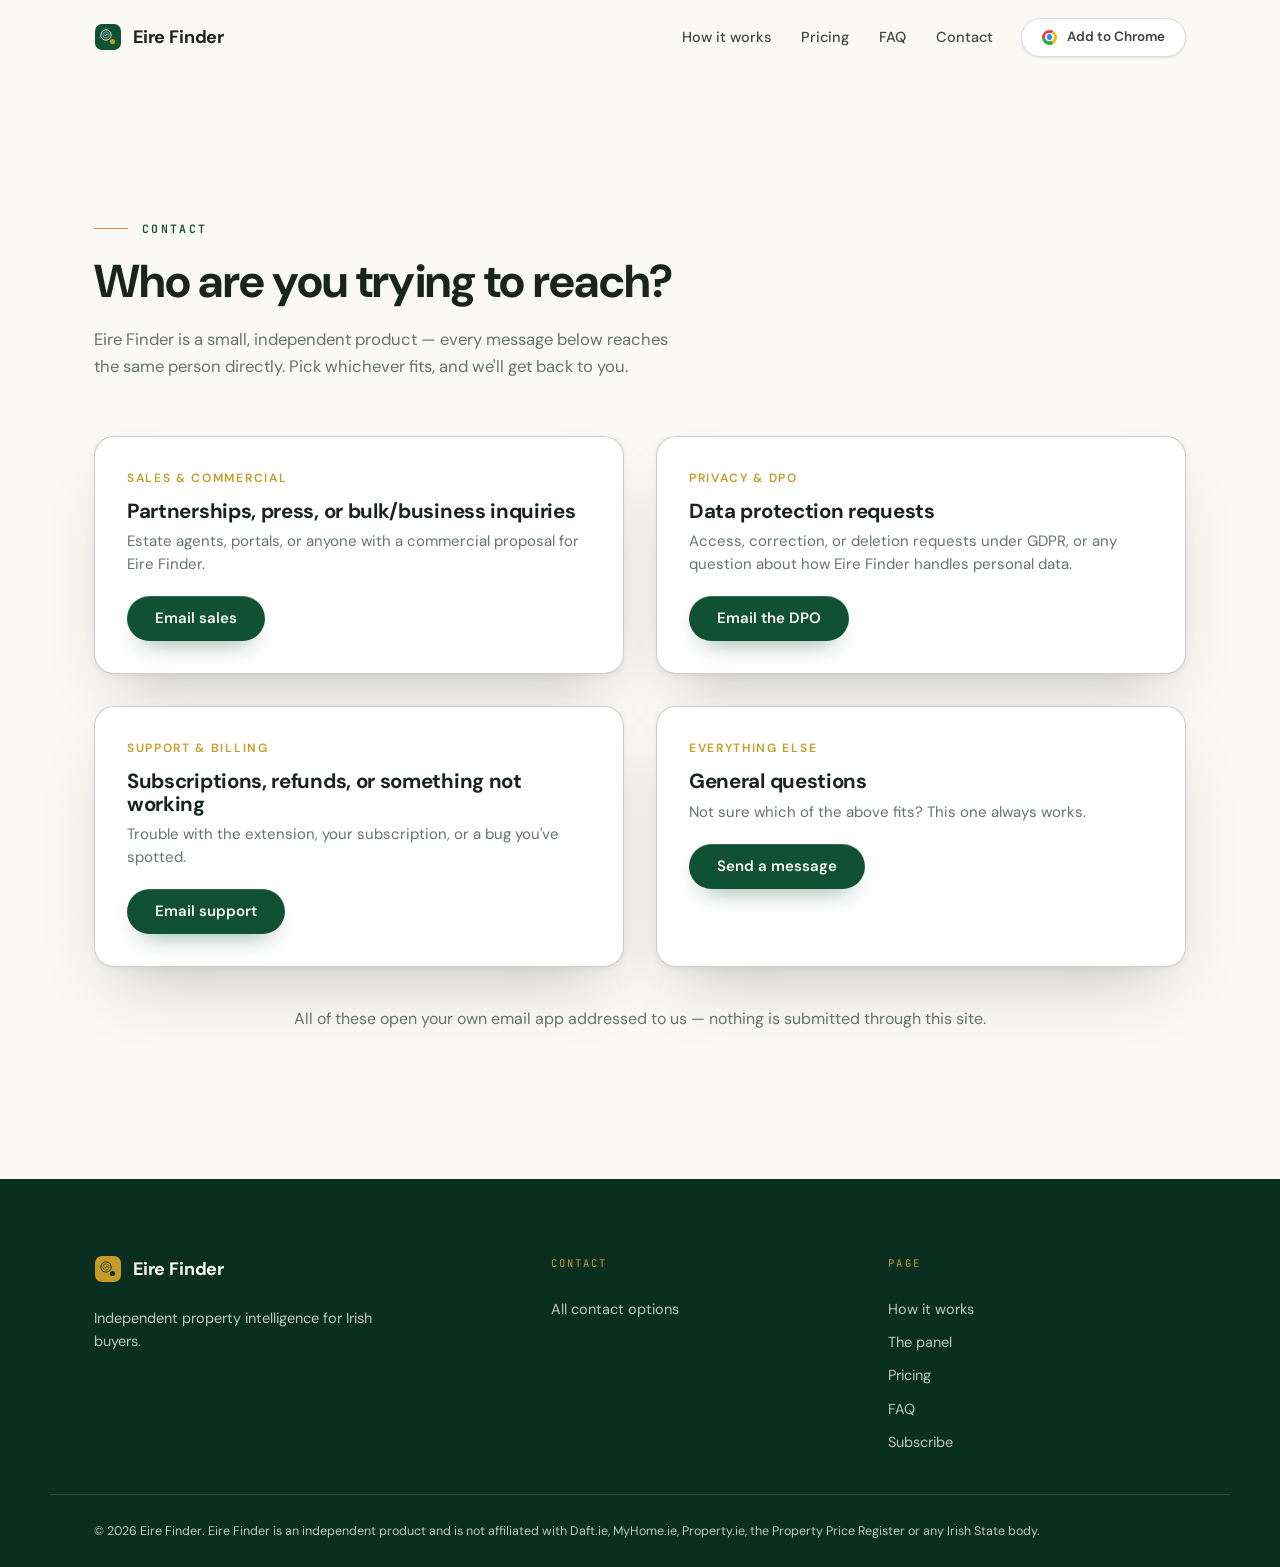
==== commit af41bd62: "Update contact.html" ====
--- a/frontend/public/contact.html
+++ b/frontend/public/contact.html
@@ -25,7 +25,7 @@
           <g transform="translate(12,12) scale(0.093) translate(-60,-60)">
             <defs><path id="mark-stamp-contact-header" d="M60,60 m-44,0 a44,44 0 1,1 88,0 a44,44 0 1,1 -88,0"/></defs>
             <circle cx="60" cy="60" r="56" fill="none" stroke="#FBF9F5" stroke-width="0.8" vector-effect="non-scaling-stroke"/>
-            <circle cx="60" cy="60" r="32" fill="none" stroke="#FBF9F5" stroke-width="0.5" vector-effect="non-scaling-stroke"/>
+            <circle cx="60" cy="60" r="33.6" fill="none" stroke="#FBF9F5" stroke-width="0.5" vector-effect="non-scaling-stroke"/>
             <text font-family="'JetBrains Mono', monospace" font-size="8.5" font-weight="600" letter-spacing="2.2" fill="#FBF9F5"><textPath href="#mark-stamp-contact-header">EIRE FINDER &#183; FOR BUYERS &#183;</textPath></text>
             <path d="M48 60l8 8 16-16" fill="none" stroke="#FBF9F5" stroke-width="1" stroke-linecap="round" stroke-linejoin="round" vector-effect="non-scaling-stroke"/>
           </g>
@@ -99,7 +99,7 @@
             <g transform="translate(12,12) scale(0.093) translate(-60,-60)">
               <defs><path id="mark-stamp-contact-footer" d="M60,60 m-44,0 a44,44 0 1,1 88,0 a44,44 0 1,1 -88,0"/></defs>
               <circle cx="60" cy="60" r="56" fill="none" stroke="#0A2E1F" stroke-width="0.8" vector-effect="non-scaling-stroke"/>
-              <circle cx="60" cy="60" r="32" fill="none" stroke="#0A2E1F" stroke-width="0.5" vector-effect="non-scaling-stroke"/>
+              <circle cx="60" cy="60" r="33.6" fill="none" stroke="#0A2E1F" stroke-width="0.5" vector-effect="non-scaling-stroke"/>
               <text font-family="'JetBrains Mono', monospace" font-size="8.5" font-weight="600" letter-spacing="2.2" fill="#0A2E1F"><textPath href="#mark-stamp-contact-footer">EIRE FINDER &#183; FOR BUYERS &#183;</textPath></text>
               <path d="M48 60l8 8 16-16" fill="none" stroke="#0A2E1F" stroke-width="1" stroke-linecap="round" stroke-linejoin="round" vector-effect="non-scaling-stroke"/>
             </g>
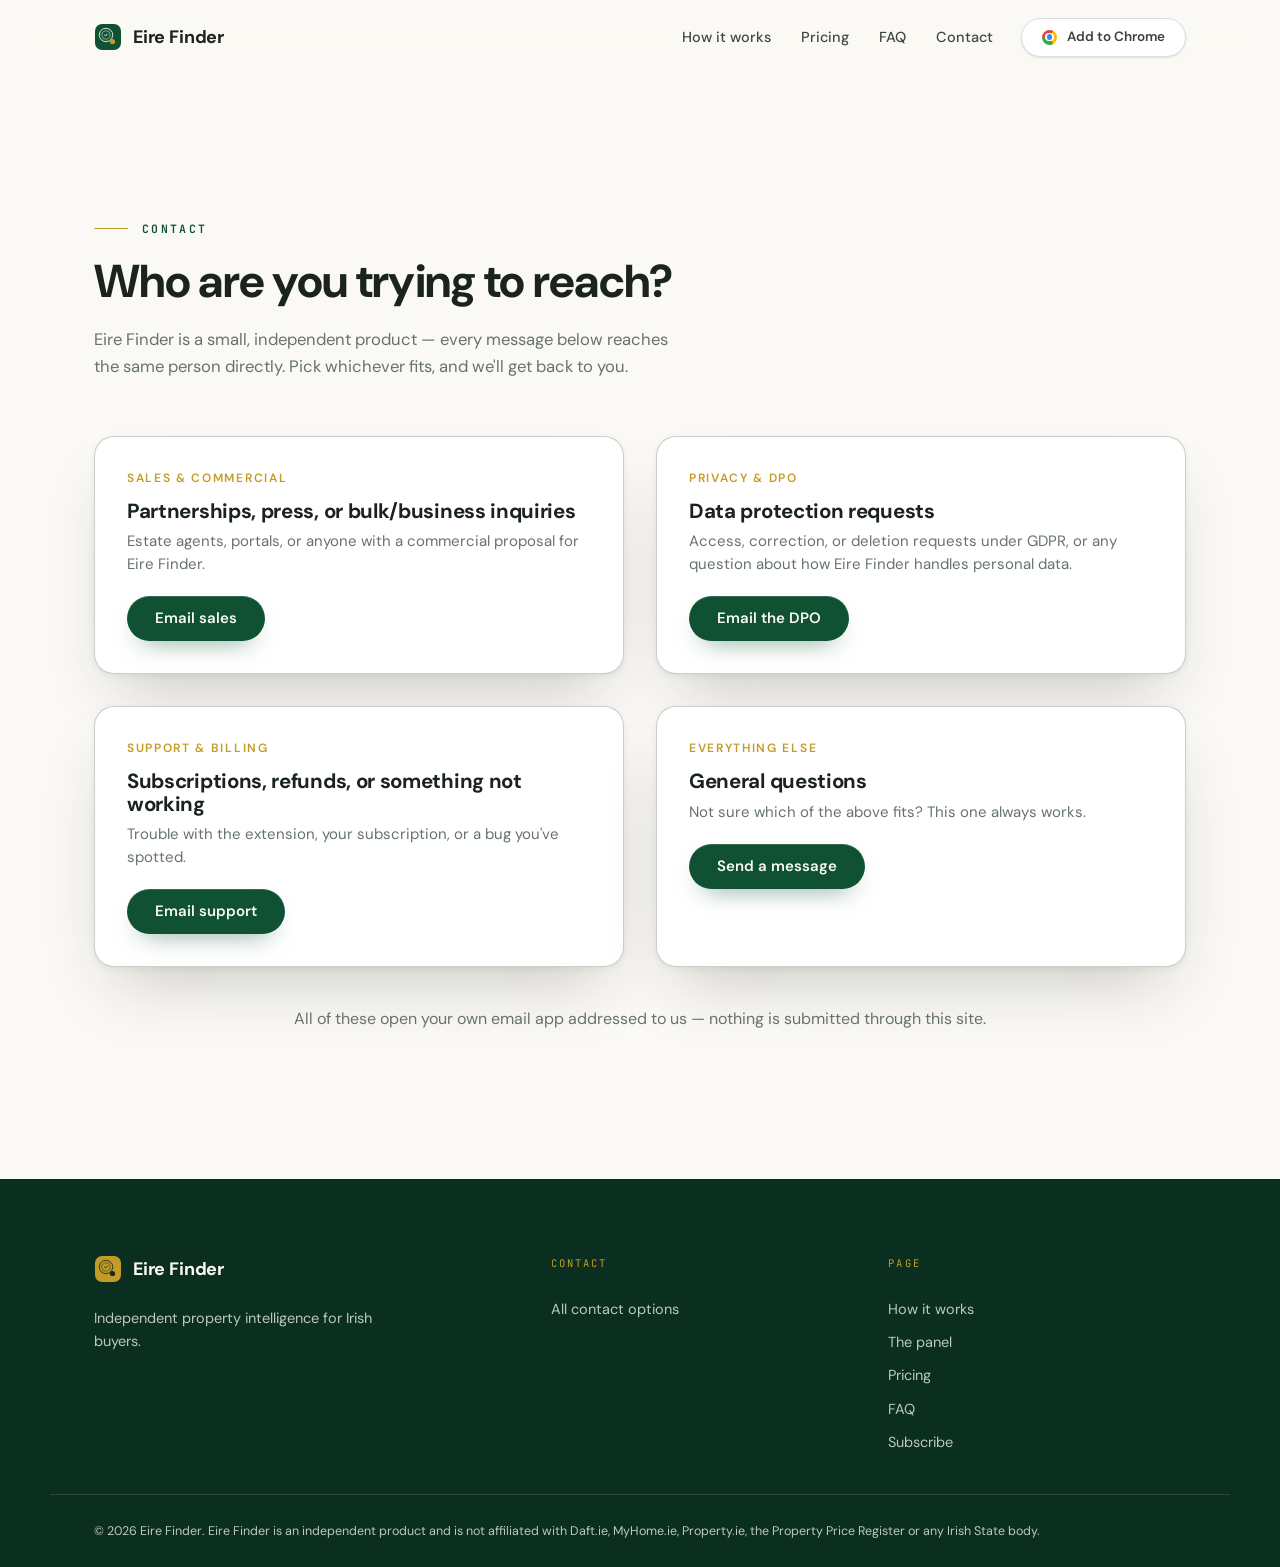
==== commit ab095d29: "Update contact.html" ====
--- a/frontend/public/contact.html
+++ b/frontend/public/contact.html
@@ -22,7 +22,7 @@
       <a class="brand" href="index.html#top" data-testid="brand-link" aria-label="Eire Finder — back to home">
         <svg class="mark" viewBox="0 0 28 28" aria-hidden="true">
           <rect x="1" y="1" width="26" height="26" rx="7" fill="#0F5132"/>
-          <g transform="translate(12,12) scale(0.093) translate(-60,-60)">
+          <g transform="translate(12,12) scale(0.1209) translate(-60,-60)">
             <defs><path id="mark-stamp-contact-header" d="M60,60 m-44,0 a44,44 0 1,1 88,0 a44,44 0 1,1 -88,0"/></defs>
             <circle cx="60" cy="60" r="56" fill="none" stroke="#FBF9F5" stroke-width="0.8" vector-effect="non-scaling-stroke"/>
             <circle cx="60" cy="60" r="33.6" fill="none" stroke="#FBF9F5" stroke-width="0.5" vector-effect="non-scaling-stroke"/>
@@ -96,7 +96,7 @@
         <a class="brand brand-light" href="index.html#top">
           <svg class="mark" viewBox="0 0 28 28" aria-hidden="true">
             <rect x="1" y="1" width="26" height="26" rx="7" fill="#C59B27"/>
-            <g transform="translate(12,12) scale(0.093) translate(-60,-60)">
+            <g transform="translate(12,12) scale(0.1209) translate(-60,-60)">
               <defs><path id="mark-stamp-contact-footer" d="M60,60 m-44,0 a44,44 0 1,1 88,0 a44,44 0 1,1 -88,0"/></defs>
               <circle cx="60" cy="60" r="56" fill="none" stroke="#0A2E1F" stroke-width="0.8" vector-effect="non-scaling-stroke"/>
               <circle cx="60" cy="60" r="33.6" fill="none" stroke="#0A2E1F" stroke-width="0.5" vector-effect="non-scaling-stroke"/>
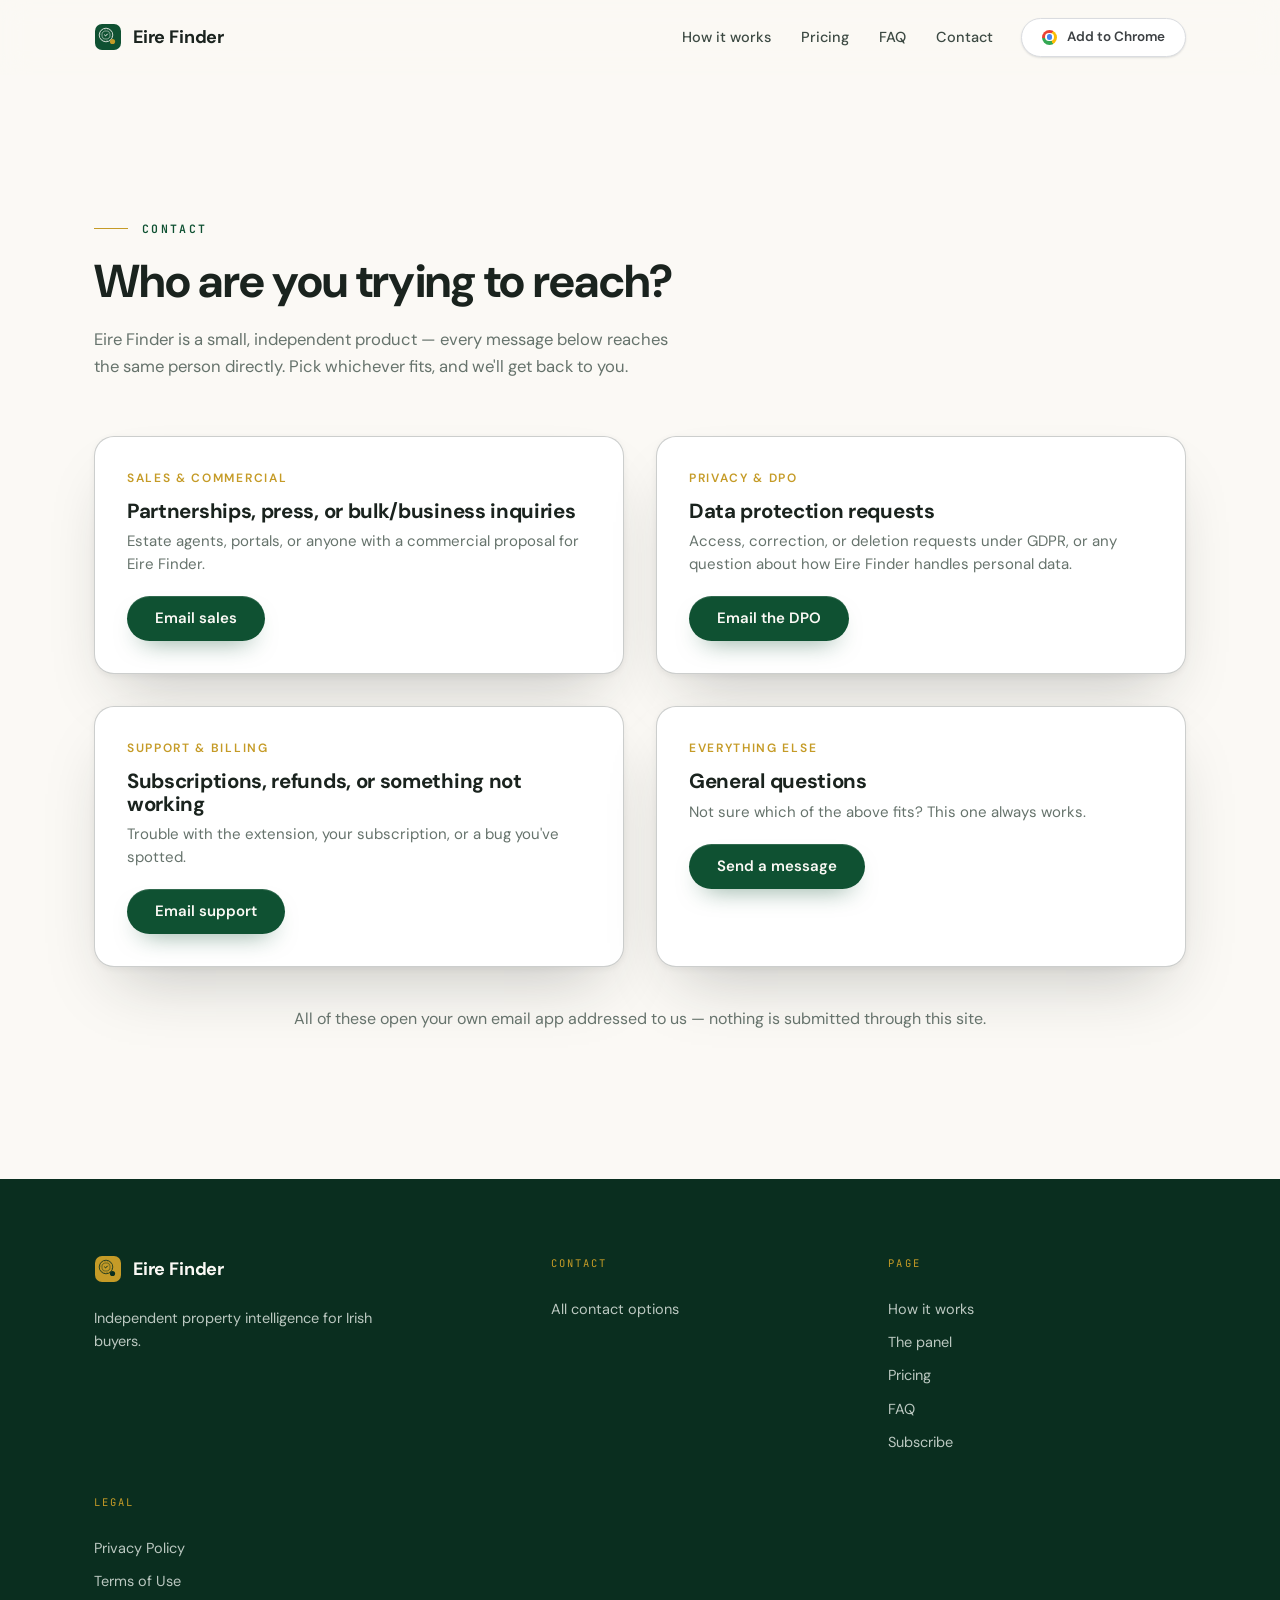
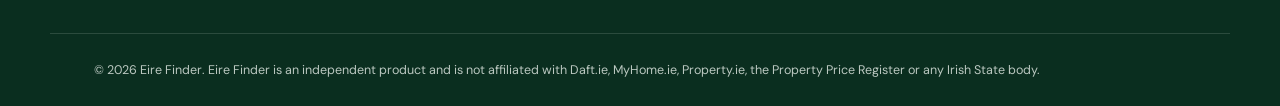
==== commit 96c61a20: "Update contact.html" ====
--- a/frontend/public/contact.html
+++ b/frontend/public/contact.html
@@ -60,28 +60,28 @@
             <p class="chapter-no">Sales &amp; commercial</p>
             <h3>Partnerships, press, or bulk/business inquiries</h3>
             <p>Estate agents, portals, or anyone with a commercial proposal for Eire Finder.</p>
-            <a class="btn btn-primary" href="mailto:argemiroccf@gmail.com?subject=Eire%20Finder%20—%20Sales%20%2F%20Commercial%20inquiry" data-testid="contact-link-sales">Email sales</a>
+            <a class="btn btn-primary" href="mailto:info@eirefinder.ie?subject=Eire%20Finder%20—%20Sales%20%2F%20Commercial%20inquiry" data-testid="contact-link-sales">Email sales</a>
           </div>
 
           <div class="contact-card" data-testid="contact-card-privacy">
             <p class="chapter-no">Privacy &amp; DPO</p>
             <h3>Data protection requests</h3>
             <p>Access, correction, or deletion requests under GDPR, or any question about how Eire Finder handles personal data.</p>
-            <a class="btn btn-primary" href="mailto:argemiroccf@gmail.com?subject=Eire%20Finder%20—%20Privacy%20%2F%20DPO%20request" data-testid="contact-link-privacy">Email the DPO</a>
+            <a class="btn btn-primary" href="mailto:info@eirefinder.ie?subject=Eire%20Finder%20—%20Privacy%20%2F%20DPO%20request" data-testid="contact-link-privacy">Email the DPO</a>
           </div>
 
           <div class="contact-card" data-testid="contact-card-support">
             <p class="chapter-no">Support &amp; billing</p>
             <h3>Subscriptions, refunds, or something not working</h3>
             <p>Trouble with the extension, your subscription, or a bug you've spotted.</p>
-            <a class="btn btn-primary" href="mailto:argemiroccf@gmail.com?subject=Eire%20Finder%20—%20Support%20%2F%20billing" data-testid="contact-link-support">Email support</a>
+            <a class="btn btn-primary" href="mailto:info@eirefinder.ie?subject=Eire%20Finder%20—%20Support%20%2F%20billing" data-testid="contact-link-support">Email support</a>
           </div>
 
           <div class="contact-card" data-testid="contact-card-general">
             <p class="chapter-no">Everything else</p>
             <h3>General questions</h3>
             <p>Not sure which of the above fits? This one always works.</p>
-            <a class="btn btn-primary" href="mailto:argemiroccf@gmail.com?subject=Eire%20Finder%20—%20General%20inquiry" data-testid="contact-link-general">Send a message</a>
+            <a class="btn btn-primary" href="mailto:info@eirefinder.ie?subject=Eire%20Finder%20—%20General%20inquiry" data-testid="contact-link-general">Send a message</a>
           </div>
         </div>
 
@@ -121,6 +121,11 @@
         <a href="index.html#faq">FAQ</a>
         <a href="index.html#waitlist">Subscribe</a>
       </div>
+      <div class="footer-col">
+        <p class="mono-label mono">Legal</p>
+        <a href="privacy.html">Privacy Policy</a>
+        <a href="terms.html">Terms of Use</a>
+      </div>
     </div>
     <div class="container footer-legal">
       <p>© <span id="year">2026</span> Eire Finder. Eire Finder is an independent product and is not affiliated with Daft.ie, MyHome.ie, Property.ie, the Property Price Register or any Irish State body.</p>
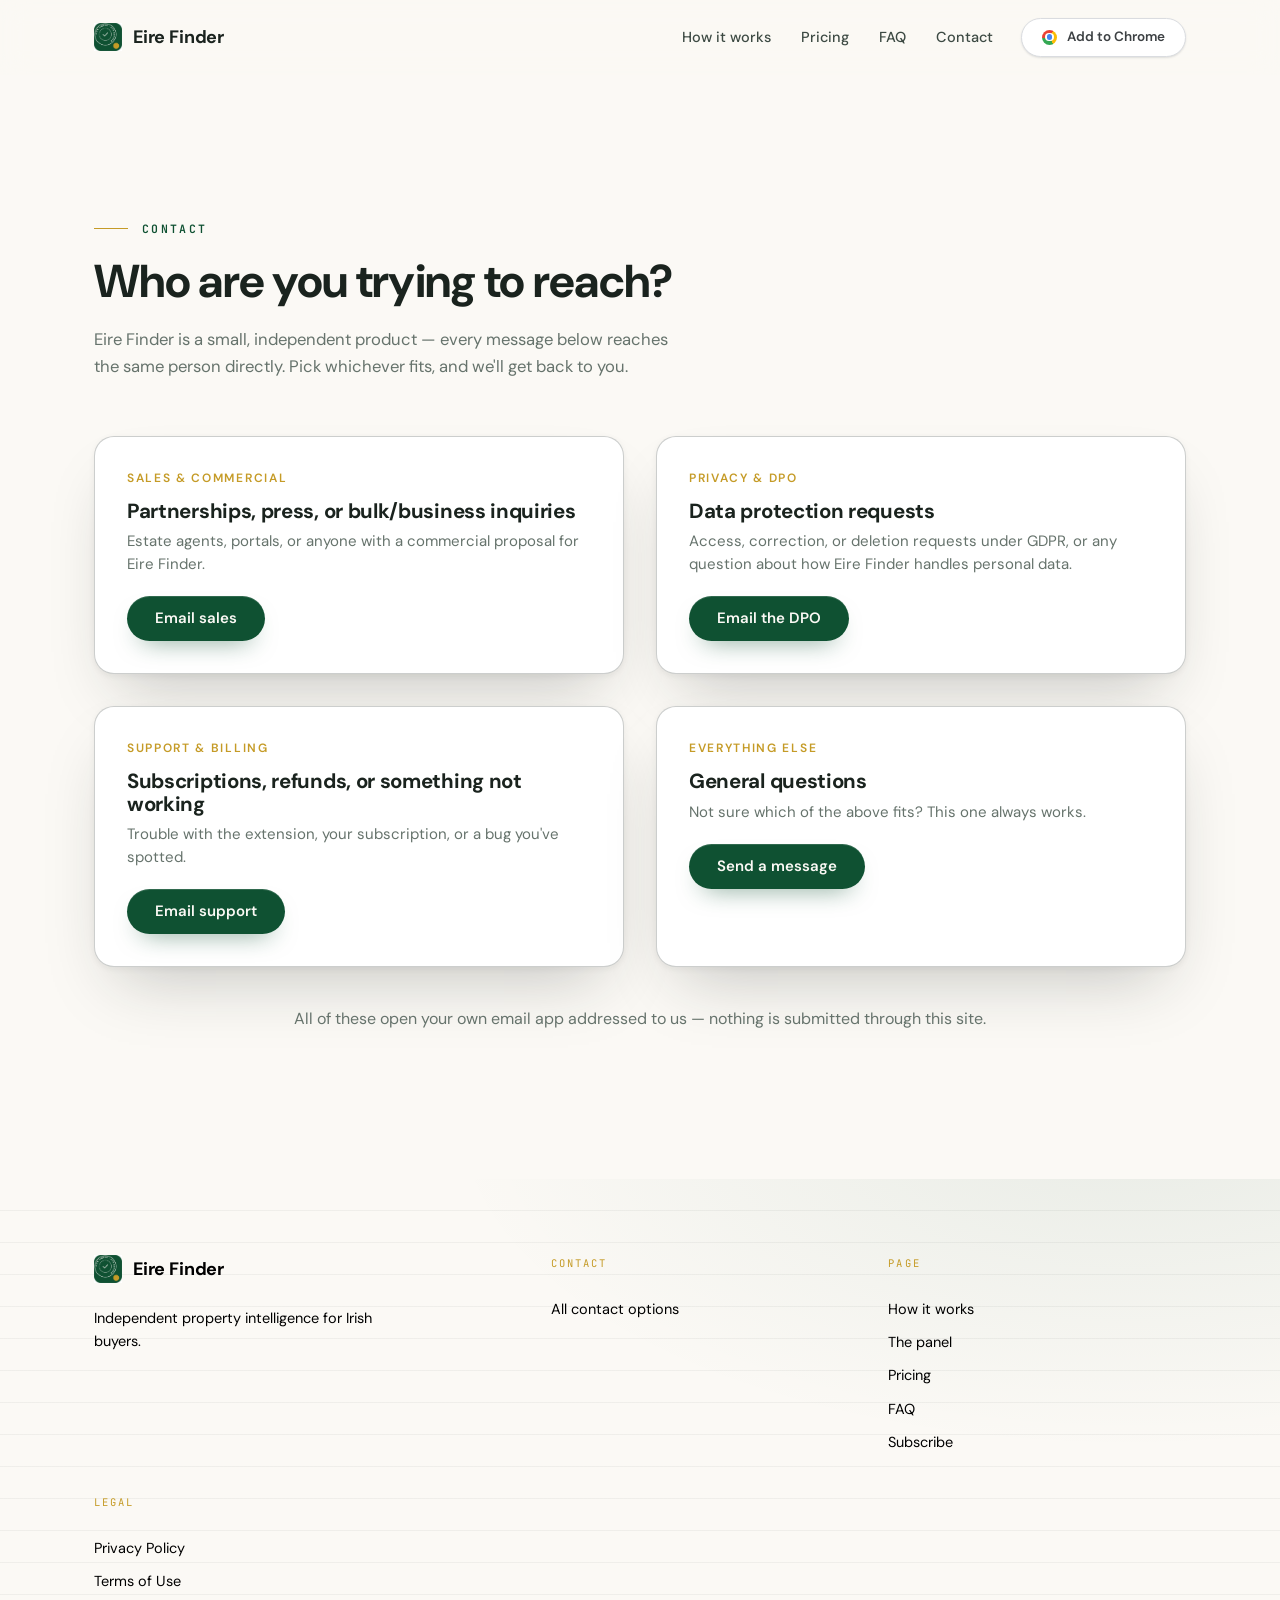
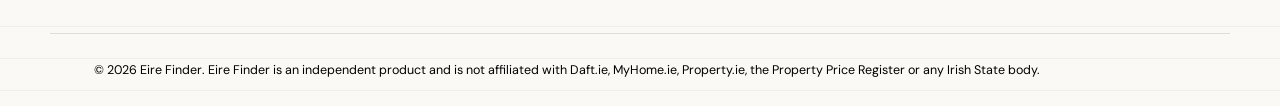
==== commit aead5478: "Update contact.html" ====
--- a/frontend/public/contact.html
+++ b/frontend/public/contact.html
@@ -6,7 +6,7 @@
   <meta name="theme-color" content="#0F5132" />
   <title>Contact — Eire Finder</title>
   <meta name="description" content="Get in touch with Eire Finder — sales, privacy (DPO) and general support." />
-  <link rel="icon" type="image/svg+xml" href="favicon.svg" />
+  <link rel="icon" type="image/png" href="favicon.png?v=2" />
   <link rel="preconnect" href="https://fonts.googleapis.com" />
   <link rel="preconnect" href="https://fonts.gstatic.com" crossorigin />
   <link href="https://api.fontshare.com/v2/css?f[]=cabinet-grotesk@500,700,800&display=swap" rel="stylesheet" />
@@ -20,17 +20,7 @@
   <header class="site-header" data-testid="site-header">
     <div class="container header-inner">
       <a class="brand" href="index.html#top" data-testid="brand-link" aria-label="Eire Finder — back to home">
-        <svg class="mark" viewBox="0 0 28 28" aria-hidden="true">
-          <rect x="1" y="1" width="26" height="26" rx="7" fill="#0F5132"/>
-          <g transform="translate(12,12) scale(0.1209) translate(-60,-60)">
-            <defs><path id="mark-stamp-contact-header" d="M60,60 m-44,0 a44,44 0 1,1 88,0 a44,44 0 1,1 -88,0"/></defs>
-            <circle cx="60" cy="60" r="56" fill="none" stroke="#FBF9F5" stroke-width="0.8" vector-effect="non-scaling-stroke"/>
-            <circle cx="60" cy="60" r="33.6" fill="none" stroke="#FBF9F5" stroke-width="0.5" vector-effect="non-scaling-stroke"/>
-            <text font-family="'JetBrains Mono', monospace" font-size="8.5" font-weight="600" letter-spacing="2.2" fill="#FBF9F5"><textPath href="#mark-stamp-contact-header">EIRE FINDER &#183; FOR BUYERS &#183;</textPath></text>
-            <path d="M48 60l8 8 16-16" fill="none" stroke="#FBF9F5" stroke-width="1" stroke-linecap="round" stroke-linejoin="round" vector-effect="non-scaling-stroke"/>
-          </g>
-          <circle cx="18.5" cy="18.5" r="2.6" fill="#C59B27"/>
-        </svg>
+        <img class="mark" src="favicon.png?v=2" alt="" />
         <span>Eire&nbsp;Finder</span>
       </a>
       <nav class="site-nav" aria-label="Primary">
@@ -94,17 +84,7 @@
     <div class="container footer-grid">
       <div class="footer-brand">
         <a class="brand brand-light" href="index.html#top">
-          <svg class="mark" viewBox="0 0 28 28" aria-hidden="true">
-            <rect x="1" y="1" width="26" height="26" rx="7" fill="#C59B27"/>
-            <g transform="translate(12,12) scale(0.1209) translate(-60,-60)">
-              <defs><path id="mark-stamp-contact-footer" d="M60,60 m-44,0 a44,44 0 1,1 88,0 a44,44 0 1,1 -88,0"/></defs>
-              <circle cx="60" cy="60" r="56" fill="none" stroke="#0A2E1F" stroke-width="0.8" vector-effect="non-scaling-stroke"/>
-              <circle cx="60" cy="60" r="33.6" fill="none" stroke="#0A2E1F" stroke-width="0.5" vector-effect="non-scaling-stroke"/>
-              <text font-family="'JetBrains Mono', monospace" font-size="8.5" font-weight="600" letter-spacing="2.2" fill="#0A2E1F"><textPath href="#mark-stamp-contact-footer">EIRE FINDER &#183; FOR BUYERS &#183;</textPath></text>
-              <path d="M48 60l8 8 16-16" fill="none" stroke="#0A2E1F" stroke-width="1" stroke-linecap="round" stroke-linejoin="round" vector-effect="non-scaling-stroke"/>
-            </g>
-            <circle cx="18.5" cy="18.5" r="2.6" fill="#0A2E1F"/>
-          </svg>
+          <img class="mark" src="favicon.png?v=2" alt="" />
           <span>Eire&nbsp;Finder</span>
         </a>
         <p>Independent property intelligence for Irish buyers.</p>
--- a/frontend/public/styles.css
+++ b/frontend/public/styles.css
@@ -92,6 +92,31 @@
 .btn-firefox:hover { background: linear-gradient(135deg, #FFA733, #FF4F00); transform: translateY(-2px); box-shadow: inset 0 1px 0 rgba(255,255,255,0.22), 0 18px 34px -14px rgba(225, 68, 12, 0.65); }
 .btn-firefox:active { transform: translateY(0); }
 
+/* Hover/focus-triggered tooltip, no JS — :focus also covers tap-to-focus
+   on most mobile browsers, so it reaches touch devices without a hover
+   state too. */
+.has-tooltip { position: relative; }
+.tooltip-bubble {
+  position: absolute; bottom: calc(100% + 10px); left: 50%; transform: translate(-50%, 4px);
+  background: var(--ink); color: var(--paper);
+  font: 500 12.5px/1.4 var(--font-body); white-space: normal;
+  width: max-content; max-width: min(240px, 80vw); text-align: center;
+  padding: 8px 12px; border-radius: 8px;
+  box-shadow: 0 8px 20px -8px rgba(26, 35, 30, 0.45);
+  opacity: 0; visibility: hidden; pointer-events: none;
+  transition: opacity 0.2s var(--ease-out), transform 0.2s var(--ease-out);
+  z-index: 5;
+}
+.tooltip-bubble::after {
+  content: ""; position: absolute; top: 100%; left: 50%; transform: translateX(-50%);
+  border: 6px solid transparent; border-top-color: var(--ink);
+}
+.has-tooltip:hover .tooltip-bubble,
+.has-tooltip:focus .tooltip-bubble,
+.has-tooltip:focus-visible .tooltip-bubble {
+  opacity: 1; visibility: visible; transform: translate(-50%, 0);
+}
+
 .browser-icon { width: 18px; height: 18px; border-radius: 50%; flex-shrink: 0; position: relative; }
 .btn-sm .browser-icon { width: 15px; height: 15px; }
 .chrome-icon { background: conic-gradient(from -90deg, #EA4335 0deg 120deg, #FBBC05 120deg 240deg, #34A853 240deg 360deg); }
@@ -204,6 +229,12 @@
 .panel-address { font: 700 15.5px/1.25 var(--font-display); letter-spacing: -0.01em; }
 .panel-sub { font-size: 12px; color: var(--muted); margin-top: 3px; }
 .panel-ref { font-size: 10px; letter-spacing: 0.12em; color: var(--gold); border: 1px solid rgba(197, 155, 39, 0.4); background: var(--gold-soft); border-radius: 6px; padding: 5px 8px; }
+.panel-ref-btn {
+  font: 600 10px/1 var(--font-body); letter-spacing: 0.06em; color: var(--green);
+  border: 1px solid rgba(15, 81, 50, 0.35); background: var(--green-soft); border-radius: 6px;
+  padding: 6px 10px; cursor: pointer; transition: background-color 0.2s;
+}
+.panel-ref-btn:hover { background: rgba(15, 81, 50, 0.16); }
 .panel-block { position: relative; padding: 14px 18px 16px; }
 .panel-block + .panel-block { border-top: 1px solid var(--line); }
 .panel-label { font: 600 10px/1.4 var(--font-mono); letter-spacing: 0.14em; text-transform: uppercase; color: var(--muted); margin-bottom: 7px; }
@@ -219,6 +250,7 @@
 .panel-cta-block { padding: 14px 18px 18px; }
 .panel-cta {
   display: flex; align-items: center; justify-content: space-between; gap: 10px;
+  width: 100%; text-align: left; cursor: pointer;
   font: 600 13px/1.3 var(--font-body); color: var(--green);
   border: 1px solid rgba(15, 81, 50, 0.3); border-radius: 10px; padding: 12px 14px;
   background: var(--green-soft); transition: background-color 0.25s, transform 0.25s var(--ease-out);
@@ -261,8 +293,11 @@
 .marquee-track { display: flex; width: max-content; animation: scroll 46s linear infinite; }
 .marquee:hover .marquee-track { animation-play-state: paused; }
 .marquee-list { display: flex; align-items: center; gap: 30px; padding-right: 30px; white-space: nowrap; }
-.marquee-list li { font: 500 11.5px/1 var(--font-mono); letter-spacing: 0.18em; text-transform: uppercase; }
-.marquee-list .dia { color: var(--gold); font-size: 10px; }
+.marquee-list li { display: inline-flex; align-items: center; gap: 8px; font: 500 11.5px/1 var(--font-mono); letter-spacing: 0.18em; text-transform: uppercase; }
+/* A stock-ticker tick mark, in the site's own gold rather than literal
+   red/green stock colours — reads as "live data feed" without borrowing
+   an unrelated financial palette. */
+.marquee-list .tick { color: var(--gold); font-size: 8px; }
 @keyframes scroll { to { transform: translateX(-50%); } }
 
 /* ---------- Section scaffolding ---------- */
@@ -317,23 +352,25 @@
 /* ---------- Panel demo ---------- */
 .panel-demo { display: grid; grid-template-columns: 1.55fr 1fr; gap: clamp(32px, 4vw, 64px); align-items: center; margin-top: clamp(44px, 5vw, 64px); }
 .browser {
-  position: relative; background: var(--card); border: 1px solid var(--line-strong);
+  position: relative; min-width: 0; background: var(--card); border: 1px solid var(--line-strong);
   border-radius: 18px; box-shadow: var(--shadow-2); overflow: visible;
 }
 .sample-tag { position: absolute; top: -13px; left: 22px; z-index: 5; font-size: 10px; letter-spacing: 0.14em; text-transform: uppercase; color: var(--green); background: var(--paper); border: 1px solid rgba(15, 81, 50, 0.35); border-radius: 999px; padding: 6px 12px; }
 .browser-bar { display: flex; align-items: center; gap: 7px; padding: 13px 18px; border-bottom: 1px solid var(--line); background: var(--paper-2); border-radius: 18px 18px 0 0; }
-.b-dot { width: 9px; height: 9px; border-radius: 50%; background: rgba(26, 35, 30, 0.18); }
-.b-url { margin-left: 12px; flex: 1; font-size: 10.5px; letter-spacing: 0.03em; color: var(--muted); background: var(--card); border: 1px solid var(--line); border-radius: 999px; padding: 7px 14px; overflow: hidden; text-overflow: ellipsis; white-space: nowrap; }
-.browser-body { display: grid; grid-template-columns: 1fr 1.05fr; gap: 26px; padding: clamp(20px, 2.6vw, 34px); border-radius: 0 0 18px 18px; }
+.b-dot { width: 9px; height: 9px; border-radius: 50%; background: rgba(26, 35, 30, 0.18); flex-shrink: 0; }
+.b-url { margin-left: 12px; flex: 1; min-width: 0; font-size: 10.5px; letter-spacing: 0.03em; color: var(--muted); background: var(--card); border: 1px solid var(--line); border-radius: 999px; padding: 7px 14px; overflow: hidden; text-overflow: ellipsis; white-space: nowrap; }
+.browser-body { display: grid; grid-template-columns: 1fr 1.05fr; gap: 26px; padding: clamp(20px, 2.6vw, 34px); border-radius: 0 0 18px 18px; min-width: 0; }
 .docket {
-  aspect-ratio: 4 / 3.4; border-radius: 12px; border: 1px solid var(--line);
+  position: relative; aspect-ratio: 4 / 3.4; border-radius: 12px; border: 1px solid var(--line);
+  overflow: hidden; min-width: 0;
   background:
     linear-gradient(155deg, rgba(15, 81, 50, 0.14), transparent 55%),
     linear-gradient(215deg, rgba(197, 155, 39, 0.16), transparent 45%),
     linear-gradient(180deg, #E3E9E2, #CFD9CF);
   display: flex; align-items: flex-end; padding: 14px;
 }
-.docket-label { font-size: 9.5px; letter-spacing: 0.16em; text-transform: uppercase; color: rgba(26, 35, 30, 0.5); background: rgba(251, 249, 245, 0.85); border-radius: 6px; padding: 6px 10px; }
+.docket-house { position: absolute; inset: 0; width: 100%; height: 100%; object-fit: cover; }
+.docket-label { position: relative; font-size: 9.5px; letter-spacing: 0.16em; text-transform: uppercase; color: rgba(26, 35, 30, 0.5); background: rgba(251, 249, 245, 0.85); border-radius: 6px; padding: 6px 10px; }
 .listing-crumb { font-size: 10px; letter-spacing: 0.14em; text-transform: uppercase; color: var(--muted); }
 .listing-title { font-size: clamp(1.1rem, 1.6vw, 1.35rem); font-weight: 700; margin: 12px 0 10px; letter-spacing: -0.01em; }
 .listing-price { display: flex; align-items: center; gap: 12px; font: 800 1.5rem/1 var(--font-display); color: var(--ink); }
@@ -447,17 +484,59 @@
 .stamp-mini { top: 22px; right: 22px; width: 92px; height: 92px; opacity: 0.85; animation: none; transform: rotate(-9deg) !important; }
 
 /* ---------- Footer ---------- */
-.site-footer { background: var(--green-deep); color: rgba(237, 243, 238, 0.78); }
+.site-footer {
+  background:
+    radial-gradient(1100px 540px at 88% -12%, rgba(15, 81, 50, 0.08), transparent 62%),
+    repeating-linear-gradient(to bottom, transparent 0 31px, rgba(26, 35, 30, 0.05) 31px 32px),
+    var(--paper);
+  color: #000;
+}
 .footer-grid { display: grid; grid-template-columns: 1.4fr 1fr 1fr; gap: 40px; padding-block: clamp(52px, 6vw, 76px) 40px; }
-.brand-light { color: #FBF9F5; }
+.brand-light { color: #000; }
 .footer-brand p { margin-top: 16px; font-size: 14.5px; max-width: 22em; }
 .mono-label { font-size: 10.5px; letter-spacing: 0.2em; text-transform: uppercase; color: var(--gold); margin-bottom: 16px; }
 .footer-col { display: grid; gap: 10px; align-content: start; justify-items: start; }
 .footer-col a { font-size: 14.5px; transition: color 0.2s; }
-.footer-col a:hover { color: #FBF9F5; }
-.footer-legal { border-top: 1px solid rgba(237, 243, 238, 0.14); padding-block: 26px; display: grid; gap: 8px; }
+.footer-col a:hover { color: var(--green); }
+.footer-legal { border-top: 1px solid var(--line); padding-block: 26px; display: grid; gap: 8px; }
 .footer-legal p { font-size: 12.5px; line-height: 1.6; }
-.footer-legal .mono { font-size: 11px; letter-spacing: 0.08em; color: rgba(237, 243, 238, 0.5); }
+.footer-legal .mono { font-size: 11px; letter-spacing: 0.08em; color: var(--muted); }
+
+/* ---------- Demo full report modal ---------- */
+.report-modal-overlay {
+  position: fixed; inset: 0; z-index: 200; background: rgba(10, 15, 12, 0.55);
+  display: flex; align-items: center; justify-content: center; padding: 24px;
+}
+.report-modal-overlay[hidden] { display: none; }
+.report-modal {
+  position: relative; width: 100%; max-width: 460px; max-height: 85vh; overflow-y: auto;
+  background: var(--card); border: 1px solid var(--line); border-radius: 14px;
+  box-shadow: 0 24px 60px -20px rgba(0,0,0,0.4); padding: 28px 30px;
+}
+.report-modal-close {
+  position: absolute; top: 16px; right: 16px; width: 30px; height: 30px; border-radius: 8px;
+  border: 1px solid var(--line); background: var(--paper-2); color: var(--ink-soft);
+  cursor: pointer; font-size: 13px; line-height: 1;
+}
+.report-modal-close:hover { background: var(--line-strong); }
+.report-modal h1 {
+  font-family: var(--font-display); font-weight: 800; font-size: 22px; letter-spacing: -0.01em;
+  margin: 0 0 6px; color: var(--ink);
+}
+.report-modal .report-subtitle {
+  display: flex; align-items: center; justify-content: space-between; gap: 10px;
+  color: var(--muted); font-size: 13px; margin: 0 38px 14px 0;
+}
+.report-modal .flag { color: var(--gold); font-size: 11px; font-weight: 600; }
+.report-section { border-top: 1px solid var(--line); padding: 14px 0; }
+.report-section:first-of-type { border-top: none; }
+.report-section__title {
+  font: 600 10.5px/1.4 var(--font-mono); letter-spacing: 0.1em; text-transform: uppercase;
+  color: var(--muted); margin: 0 0 8px;
+}
+.report-row { display: flex; justify-content: space-between; gap: 12px; padding: 4px 0; font-size: 13.5px; color: var(--ink-soft); }
+.report-price { font-weight: 700; color: var(--ink); }
+.report-meta { margin: 6px 0 0; font-size: 12px; color: var(--muted); }
 
 /* ---------- Responsive ---------- */
 @media (max-width: 1020px) {
